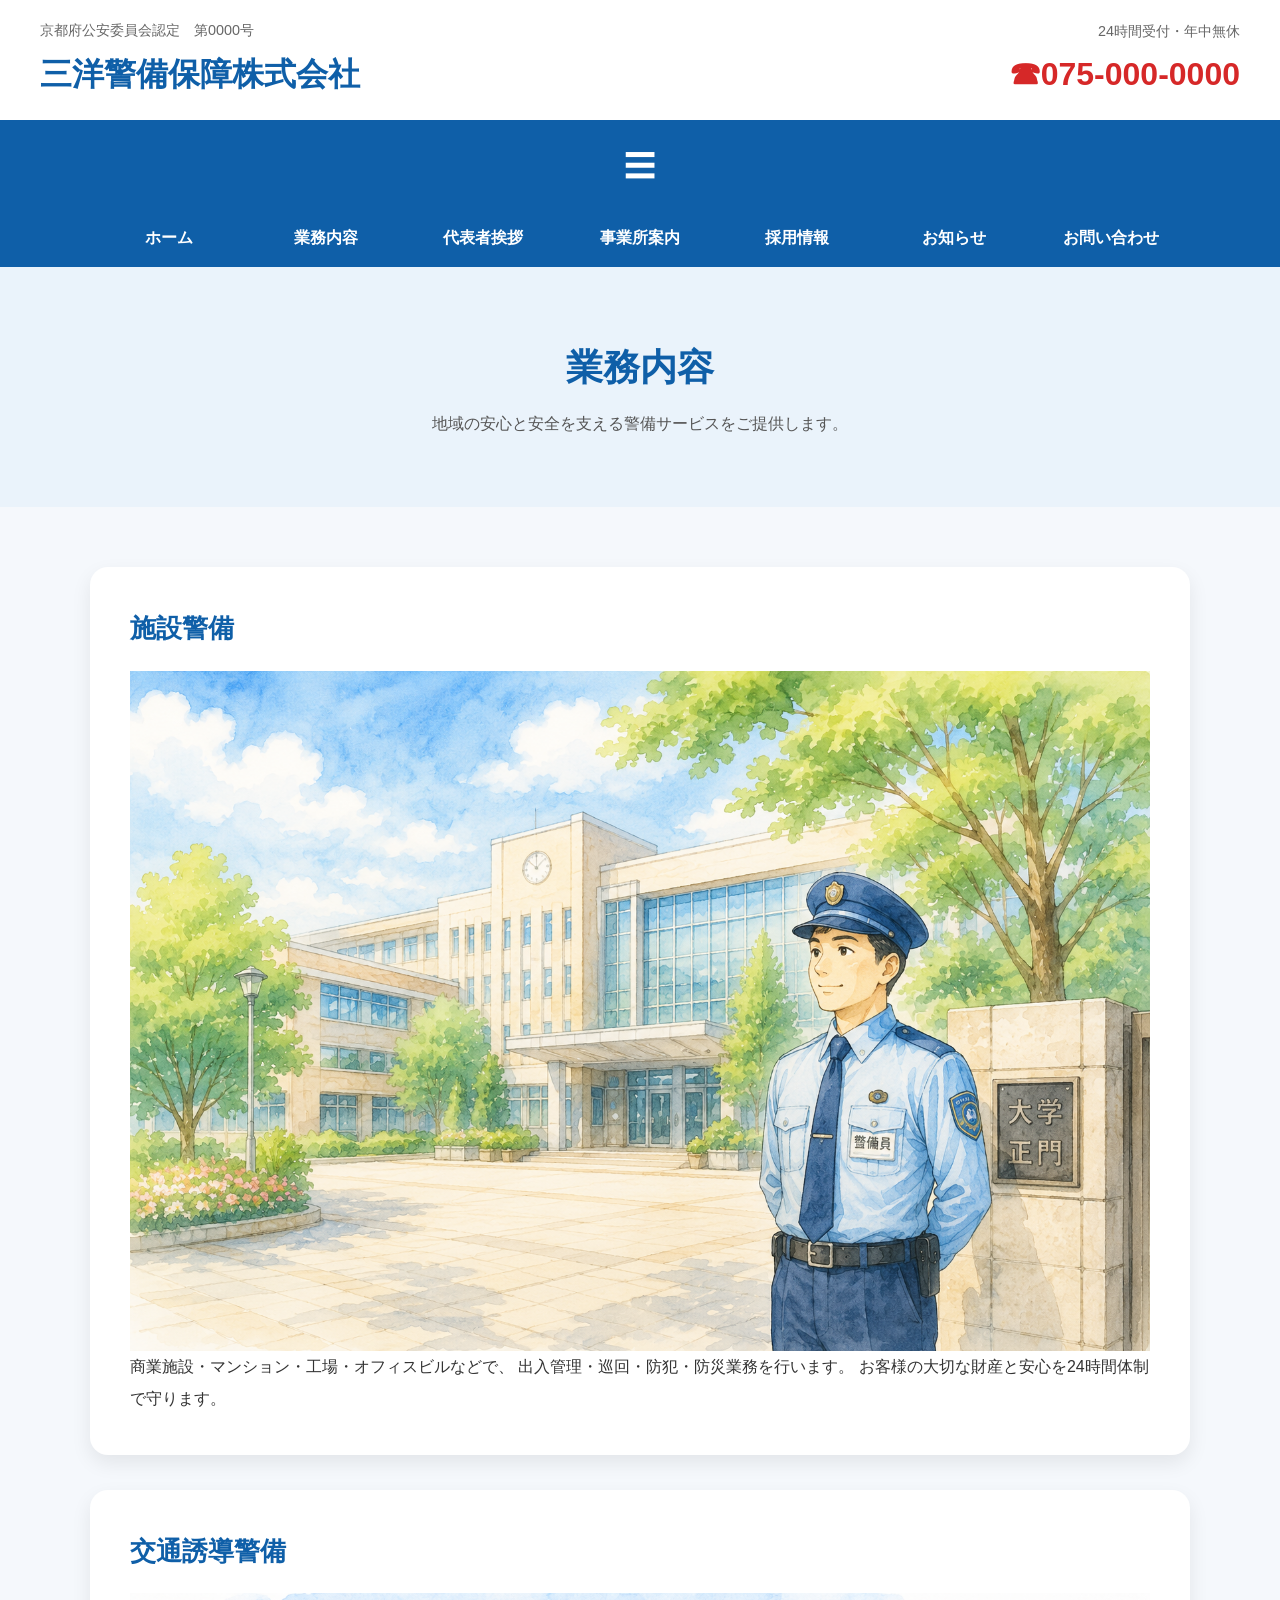
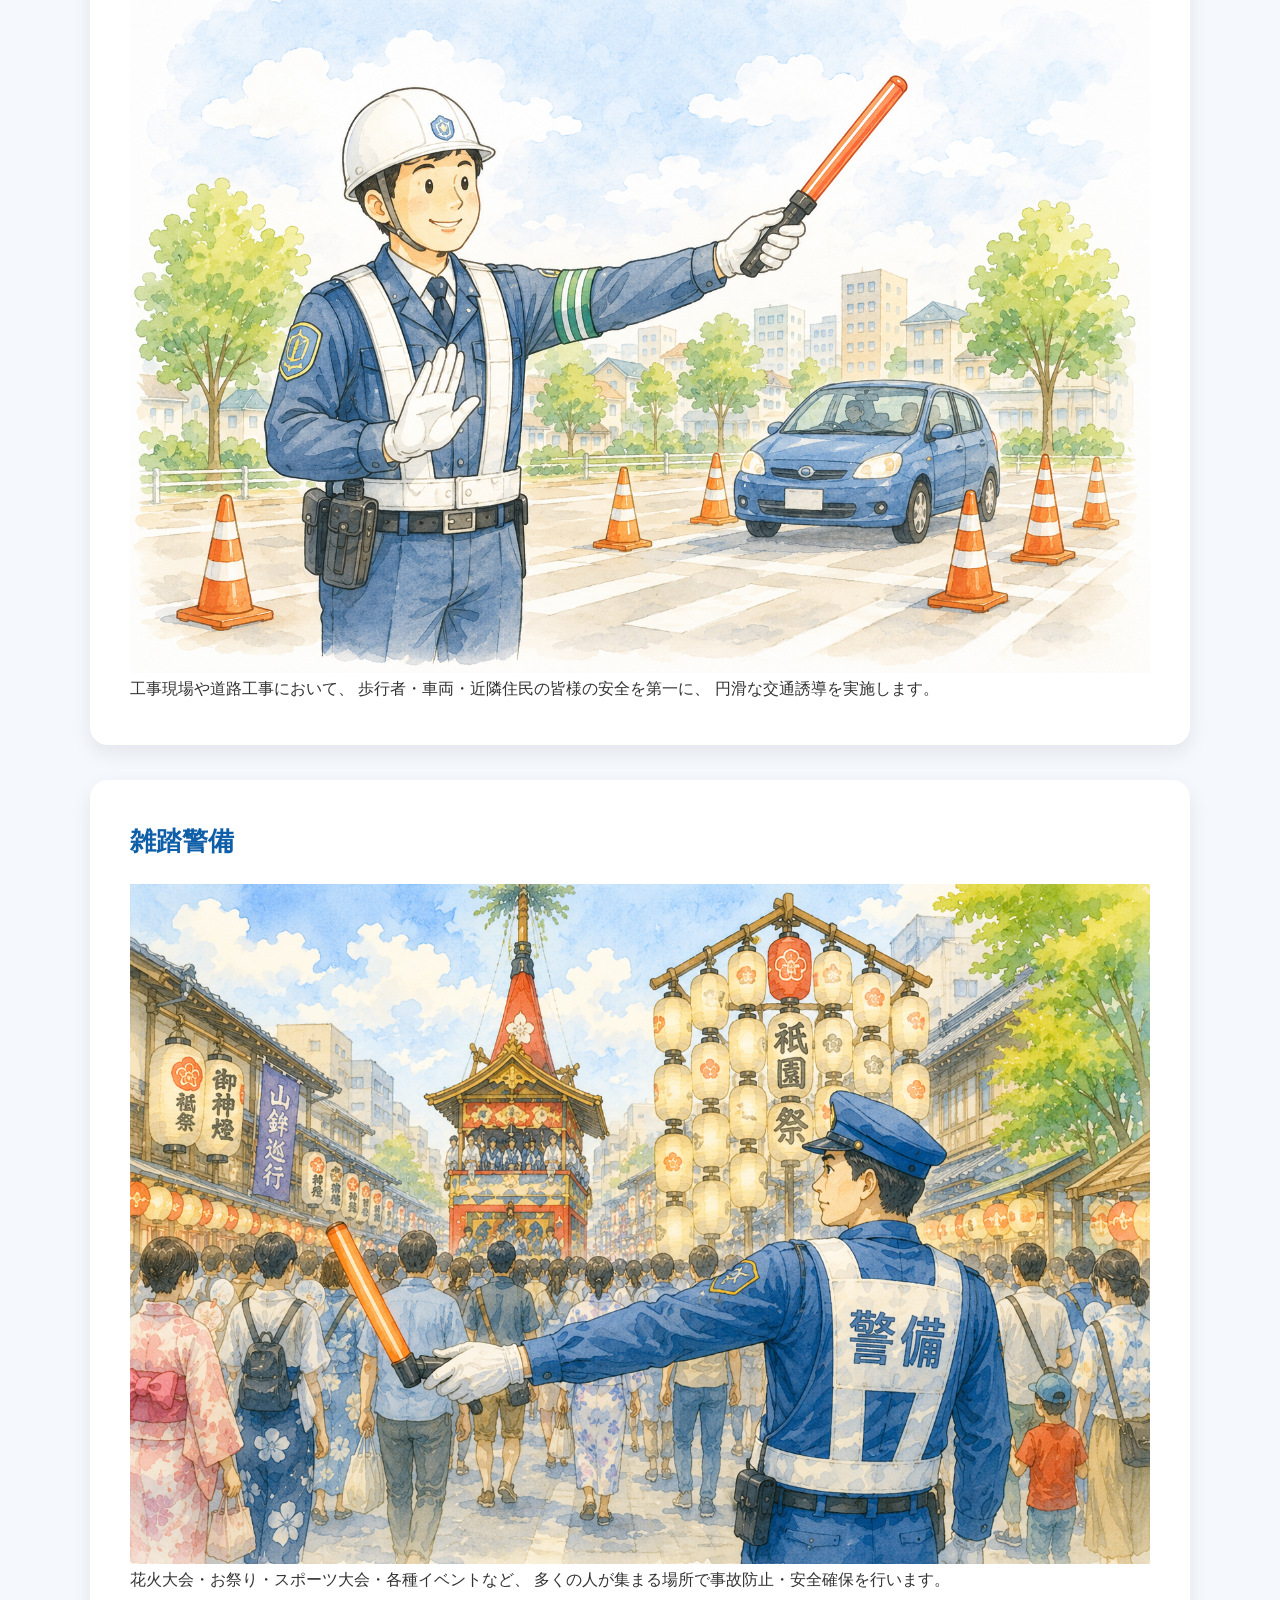
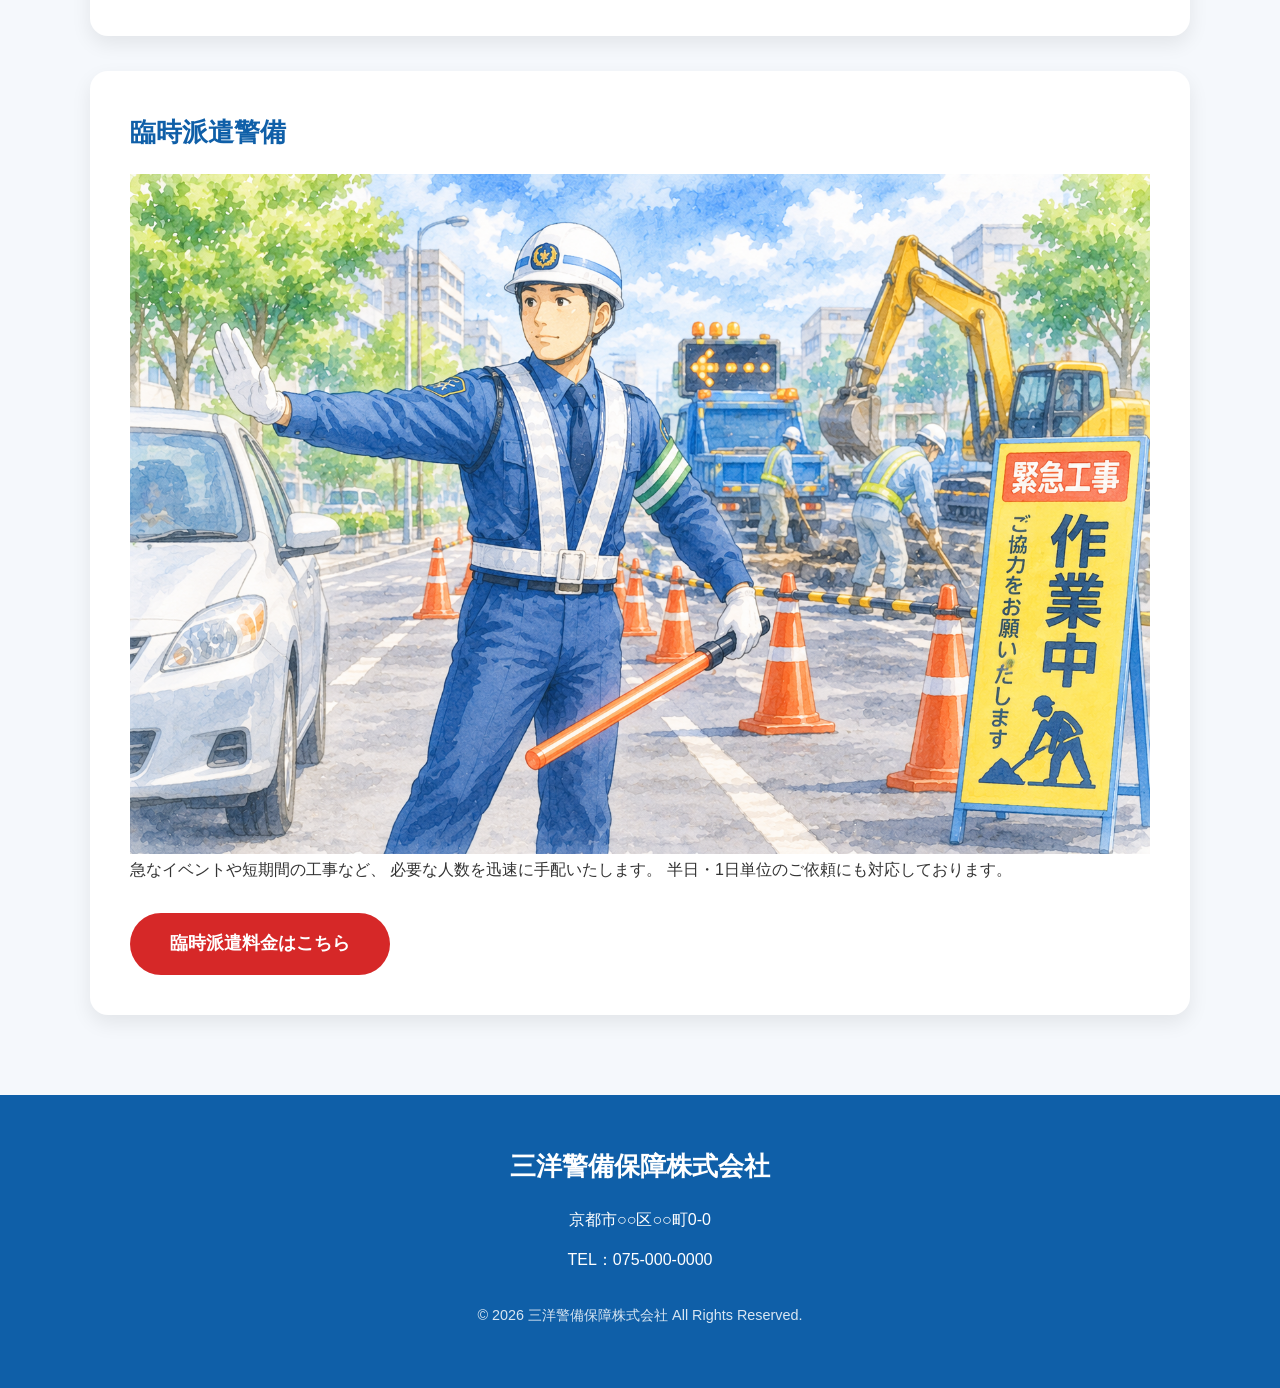
==== business.html @ f116f733 "Initial commit" ====
<!DOCTYPE html>
<html lang="ja">
<head>
    <meta charset="UTF-8">
    <meta name="viewport" content="width=device-width, initial-scale=1.0">

    <title>業務内容｜三洋警備保障株式会社</title>

    <link rel="stylesheet" href="css/style.css">
</head>

<body>

<header>

    <div class="header-inner">

        <div class="logo">
            <p class="license">
                京都府公安委員会認定　第0000号
            </p>

            <h1>三洋警備保障株式会社</h1>
        </div>

        <div class="tel">
            <p>24時間受付・年中無休</p>
            <h2>☎075-000-0000</h2>
        </div>

    </div>

</header>

<nav class="navbar">

    <div class="menu-toggle">☰</div>

    <ul class="nav-menu">
        <li><a href="index.html">ホーム</a></li>
        <li><a href="business.html">業務内容</a></li>
        <li><a href="greeting.html">代表者挨拶</a></li>
        <li><a href="office.html">事業所案内</a></li>
        <li><a href="recruit.html">採用情報</a></li>
        <li><a href="news.html">お知らせ</a></li>
        <li><a href="contact.html">お問い合わせ</a></li>
    </ul>

</nav>

<main>

<section class="page-title">

    <h2>業務内容</h2>

    <p>
        地域の安心と安全を支える警備サービスをご提供します。
    </p>

</section>

<div class="container">

    <div class="content-box">

        <h3>施設警備</h3>

        <img src="images/business/facility.png" alt="施設警備">

        <p>
            商業施設・マンション・工場・オフィスビルなどで、
            出入管理・巡回・防犯・防災業務を行います。
            お客様の大切な財産と安心を24時間体制で守ります。
        </p>

    </div>

    <div class="content-box">

        <h3>交通誘導警備</h3>

        <img src="images/business/traffic.png" alt="交通誘導警備">

        <p>
            工事現場や道路工事において、
            歩行者・車両・近隣住民の皆様の安全を第一に、
            円滑な交通誘導を実施します。
        </p>

    </div>

    <div class="content-box">

        <h3>雑踏警備</h3>

        <img src="images/business/crowd.png" alt="雑踏警備">

        <p>
            花火大会・お祭り・スポーツ大会・各種イベントなど、
            多くの人が集まる場所で事故防止・安全確保を行います。
        </p>

    </div>

    <div class="content-box">

        <h3>臨時派遣警備</h3>

        <img src="images/business/temporary.png" alt="臨時派遣警備">

        <p>
            急なイベントや短期間の工事など、
            必要な人数を迅速に手配いたします。
            半日・1日単位のご依頼にも対応しております。
        </p>

        <br>

        <a href="temporary-price.html" class="contact-button">
            臨時派遣料金はこちら
        </a>

    </div>

</div>

</main>

<footer>

    <div class="footer-inner">

        <h3>三洋警備保障株式会社</h3>

        <p>
            京都市○○区○○町0-0
        </p>

        <p>
            TEL：075-000-0000
        </p>

        <p class="footer-copy">
            © 2026 三洋警備保障株式会社 All Rights Reserved.
        </p>

    </div>

</footer>

<script src="js/script.js"></script>

</body>
</html>
---- css/style.css ----
/*=========================================
  三洋警備保障株式会社
  style.css
=========================================*/

/*-----------------------------------------
  共通設定
-----------------------------------------*/

*{
    margin:0;
    padding:0;
    box-sizing:border-box;
}

html{
    scroll-behavior:smooth;
}

body{
    font-family:"Yu Gothic","Hiragino Kaku Gothic ProN",sans-serif;
    color:#333;
    background:#f5f8fc;

    line-height:1.7;
}

img{
    max-width:100%;
    height:auto;
    display:block;
}

a{
    text-decoration:none;
}

ul{
    list-style:none;
}

/*-----------------------------------------
  ヘッダー
-----------------------------------------*/

header{
    background:#ffffff;
    border-bottom:4px solid #0f5fa8;
    box-shadow:0 2px 8px rgba(0,0,0,.08);
}

.header-inner{
    width:min(1200px,95%);
    margin:auto;
    padding:18px 0;
    display:flex;
    justify-content:space-between;
    align-items:center;
}

.logo h1{
    font-size:2rem;
    color:#0f5fa8;
    margin-top:5px;
}

.license{
    color:#666;
    font-size:.9rem;
}

.tel{
    text-align:right;
}

.tel p{
    color:#666;
    font-size:.9rem;
}

.tel h2{
    margin-top:4px;
    color:#d62828;
    font-size:2rem;
}

/*-----------------------------------------
  ナビゲーション
-----------------------------------------*/

.navbar{
    background:#0f5fa8;
}

.nav-menu{
    width:min(1100px,92%);
    margin:auto;
    display:flex;
    justify-content:center;
    align-items:center;
}

.nav-menu li{
    flex:1;
}

.nav-menu a{
    display:block;
    color:#fff;
    text-align:center;
    padding:16px 10px;
    font-weight:bold;
    transition:.3s;
}

.nav-menu a:hover{
    background:#0b4b86;
}

.menu-toggle{
    display:block;
    color:#fff;
    font-size:2rem;
    text-align:center;
    padding:15px 20px;
    cursor:pointer;
}

/*-----------------------------------------
  Hero
-----------------------------------------*/

.hero{
    position:relative;
    background:url("../images/hero/kyoto.png") center center / cover no-repeat;
    min-height:600px;
    display:flex;
    justify-content:center;
    align-items:center;
    padding:60px 20px;
}

.hero-overlay{
    background:rgba(255,0,0,0.8);
    backdrop-filter:blur(3px);
    padding:30px 40px;
    border-radius:20px;
    text-align:center;
    max-width:600px;
}

.hero-overlay h2{
    font-size:2.5rem;
    color:#123f73;
    margin-bottom:20px;
}

.hero-overlay p{
    font-size:1.2rem;
    line-height:2;
    margin-bottom:30px;
}

.button{
    display:inline-block;
    background:#0f5fa8;
    color:#fff;
    padding:15px 40px;
    border-radius:50px;
    font-weight:bold;
    transition:.3s;
}

.button:hover{
    background:#083d6b;
}

/*-----------------------------------------
  業務内容
-----------------------------------------*/

.business{
    padding:80px 0;
    background:#ffffff;
}

.business h2{
    text-align:center;
    font-size:2.4rem;
    color:#0f5fa8;
    margin-bottom:30px;
}

.business-grid{
    width:min(1100px,95%);
    margin:auto;
    display:grid;
    grid-template-columns:repeat(2,1fr);
    gap:35px;
}

.business-card{
    background:#fff;
    border-radius:20px;
    padding:25px;
    text-align:center;
    box-shadow:0 8px 20px rgba(0,0,0,.08);
    overflow:hidden;
    transition:.3s;
    display:flex;
    flex-direction:column;
    justify-content:space-between;
    min-height:500px;
}

.business-card:hover{
    transform:translateY(-8px);
    box-shadow:0 12px 30px rgba(0,0,0,.18);
}

.business-card img{
    width:100%;
    height:220px;
    object-fit:cover;
    display:block;
    border-radius:15px;
}

.business-card h3{
    margin:20px 0 12px;
    color:#0f5fa8;
    font-size:1.6rem;
}

.business-card p{
    line-height:1.8;
    flex-grow:1;
}

.card-button{
    display:inline-block;
    margin-top:20px;
    background:#ff9800;
    color:white;
    padding:12px 25px;
    border-radius:40px;
    text-decoration:none;
    transition:.3s;
    align-self:center;
}

.card-button:hover{
    background:#ff6f00;
}

/*-----------------------------------------
  フッター
-----------------------------------------*/

footer{
    background:#0f5fa8;
    color:#fff;
    padding:50px 20px;
    margin-top:80px;
}

.footer-inner{
    width:min(1100px,95%);
    margin:auto;
    text-align:center;
}

.footer-inner h3{
    font-size:1.6rem;
    margin-bottom:15px;
}

.footer-inner p{
    line-height:2;
    margin-bottom:8px;
}

.footer-copy{
    margin-top:25px;
    font-size:.9rem;
    color:#d9e6f2;
}

/*-----------------------------------------
  共通ページタイトル
-----------------------------------------*/

.page-title{
    background:#eaf3fb;
    padding:70px 20px;
    text-align:center;
}

.page-title h2{
    color:#0f5fa8;
    font-size:2.3rem;
    margin-bottom:10px;
}

.page-title p{
    color:#555;
}

/*-----------------------------------------
  共通コンテンツ
-----------------------------------------*/

.container{
    width:min(1100px,95%);
    margin:60px auto;
}

.content-box{
    background:#fff;
    border-radius:18px;
    padding:40px;
    box-shadow:0 8px 20px rgba(0,0,0,.08);
    margin-bottom:35px;
}

.content-box h3{
    color:#0f5fa8;
    margin-bottom:20px;
    font-size:1.6rem;
}

.content-box p{
    line-height:2;
}

/*-----------------------------------------
  テーブル
-----------------------------------------*/

table{
    width:100%;
    border-collapse:collapse;
    margin-top:20px;
}

th,
td{
    border:1px solid #ddd;
    padding:15px;
}

th{
    background:#0f5fa8;
    color:#fff;
}

tr:nth-child(even){
    background:#f8f8f8;
}

/*-----------------------------------------
  Googleマップ
-----------------------------------------*/

.map{
    width:100%;
    height:450px;
    border:none;
    border-radius:15px;
}

/*-----------------------------------------
  お問い合わせボタン
-----------------------------------------*/

.contact-button{
    display:inline-block;
    background:#d62828;
    color:#fff;
    padding:16px 40px;
    border-radius:50px;
    font-size:1.1rem;
    font-weight:bold;
    transition:.3s;
}

.contact-button:hover{
    background:#b71c1c;
}

/*-----------------------------------------
  スマホ対応
-----------------------------------------*/

/*=========================================
  スマホ専用デザイン（Step1）
=========================================*/

@media screen and (max-width:768px){

/* ---------- ヘッダー ---------- */

.header-inner{
    flex-direction:column;
    text-align:center;
    padding:15px;
}

.logo h1{
    font-size:2rem;
    line-height:1.3;
}

.license{
    font-size:0.9rem;
}

.tel{
    text-align:center;
    margin-top:10px;
}

.tel h2{
    font-size:2rem;
    color:#0f5fa8;
}

/* ---------- ハンバーガーメニュー ---------- */

.menu-toggle{
    display:block;
    width:100%;
    text-align:center;
    font-size:2rem;
    color:#fff;
    padding:15px 0;
    cursor:pointer;
}

.nav-menu{
    display:none;
    flex-direction:column;
    width:100%;
    background:#0f5fa8;
}

.nav-menu.show{
    display:flex;
}

.nav-menu li{
    width:100%;
}

.nav-menu a{
    padding:18px;
    font-size:1.1rem;
}

/* ---------- トップ画像 ---------- */

.hero{

    min-height:600px;

    padding:40px 15px;

    background-position:center center;

}

/* ---------- 白いボックス ---------- */

.hero-overlay{

    width:88%;

    padding:25px;

    background:rgba(255,255,255,0.25);

    border-radius:20px;

}

/* ---------- タイトル ---------- */

.hero-overlay h2{

    font-size:2.3rem;

    line-height:1.3;

    margin-bottom:20px;

}

/* ---------- 説明 ---------- */

.hero-overlay p{

    font-size:1rem;

    line-height:1.8;

}

/* ---------- ボタン ---------- */

.button{

    width:100%;

    max-width:260px;

    margin:auto;

    display:block;

    text-align:center;

}

/* ---------- 業務カード ---------- */

.business-grid{

    grid-template-columns:1fr;

    gap:25px;

}

.business-card{

    min-height:auto;

    padding:20px;

}

.business-card img{

    width:100%;

    height:auto;

    border-radius:15px;

}

.business-card h3{

    font-size:1.5rem;

}

.business-card p{

    font-size:1rem;

    line-height:1.8;

}

/* ---------- 共通 ---------- */

.page-title{

    padding:45px 20px;

}

.page-title h2{

    font-size:2rem;

}

.content-box{

    padding:25px;

}

.content-box img{

    width:100%;

    height:auto;

}

table{

    display:block;

    overflow-x:auto;

}

.map{

    height:300px;

}

footer{

    padding:40px 20px;

}

}
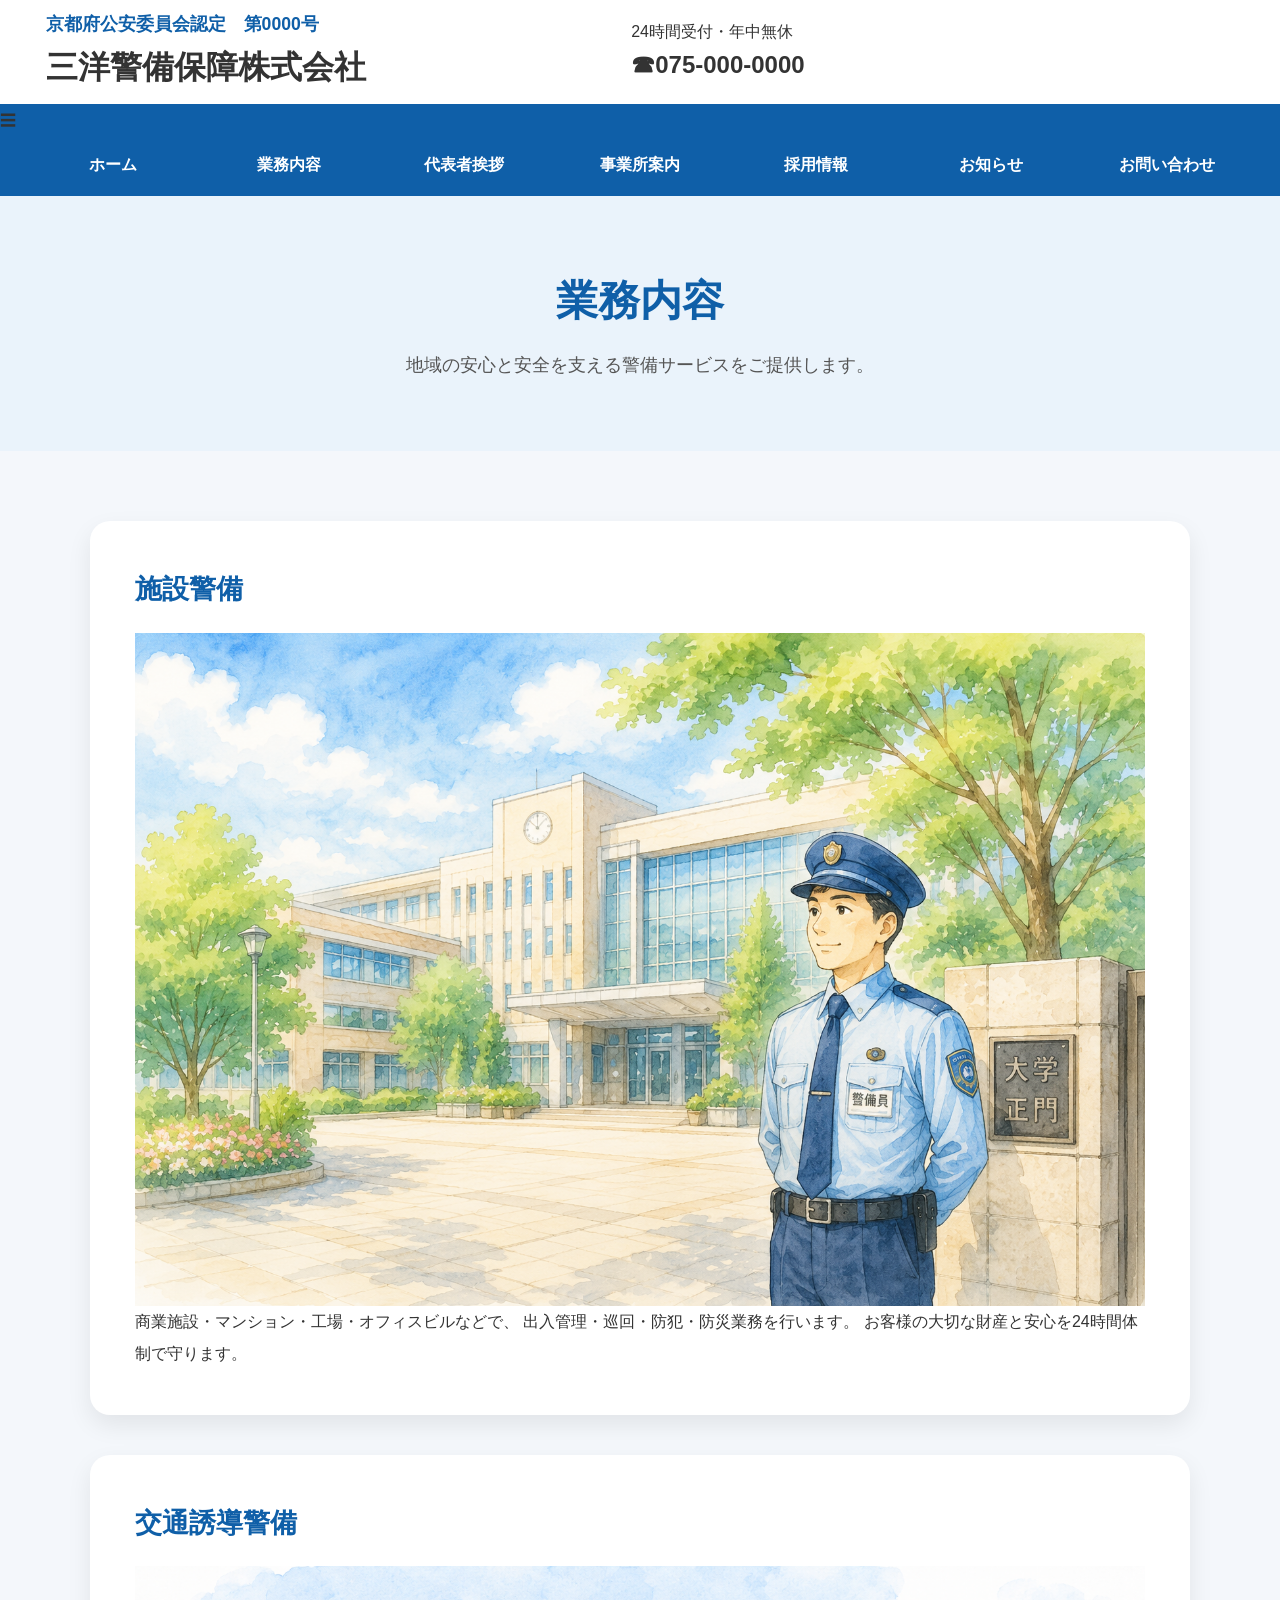
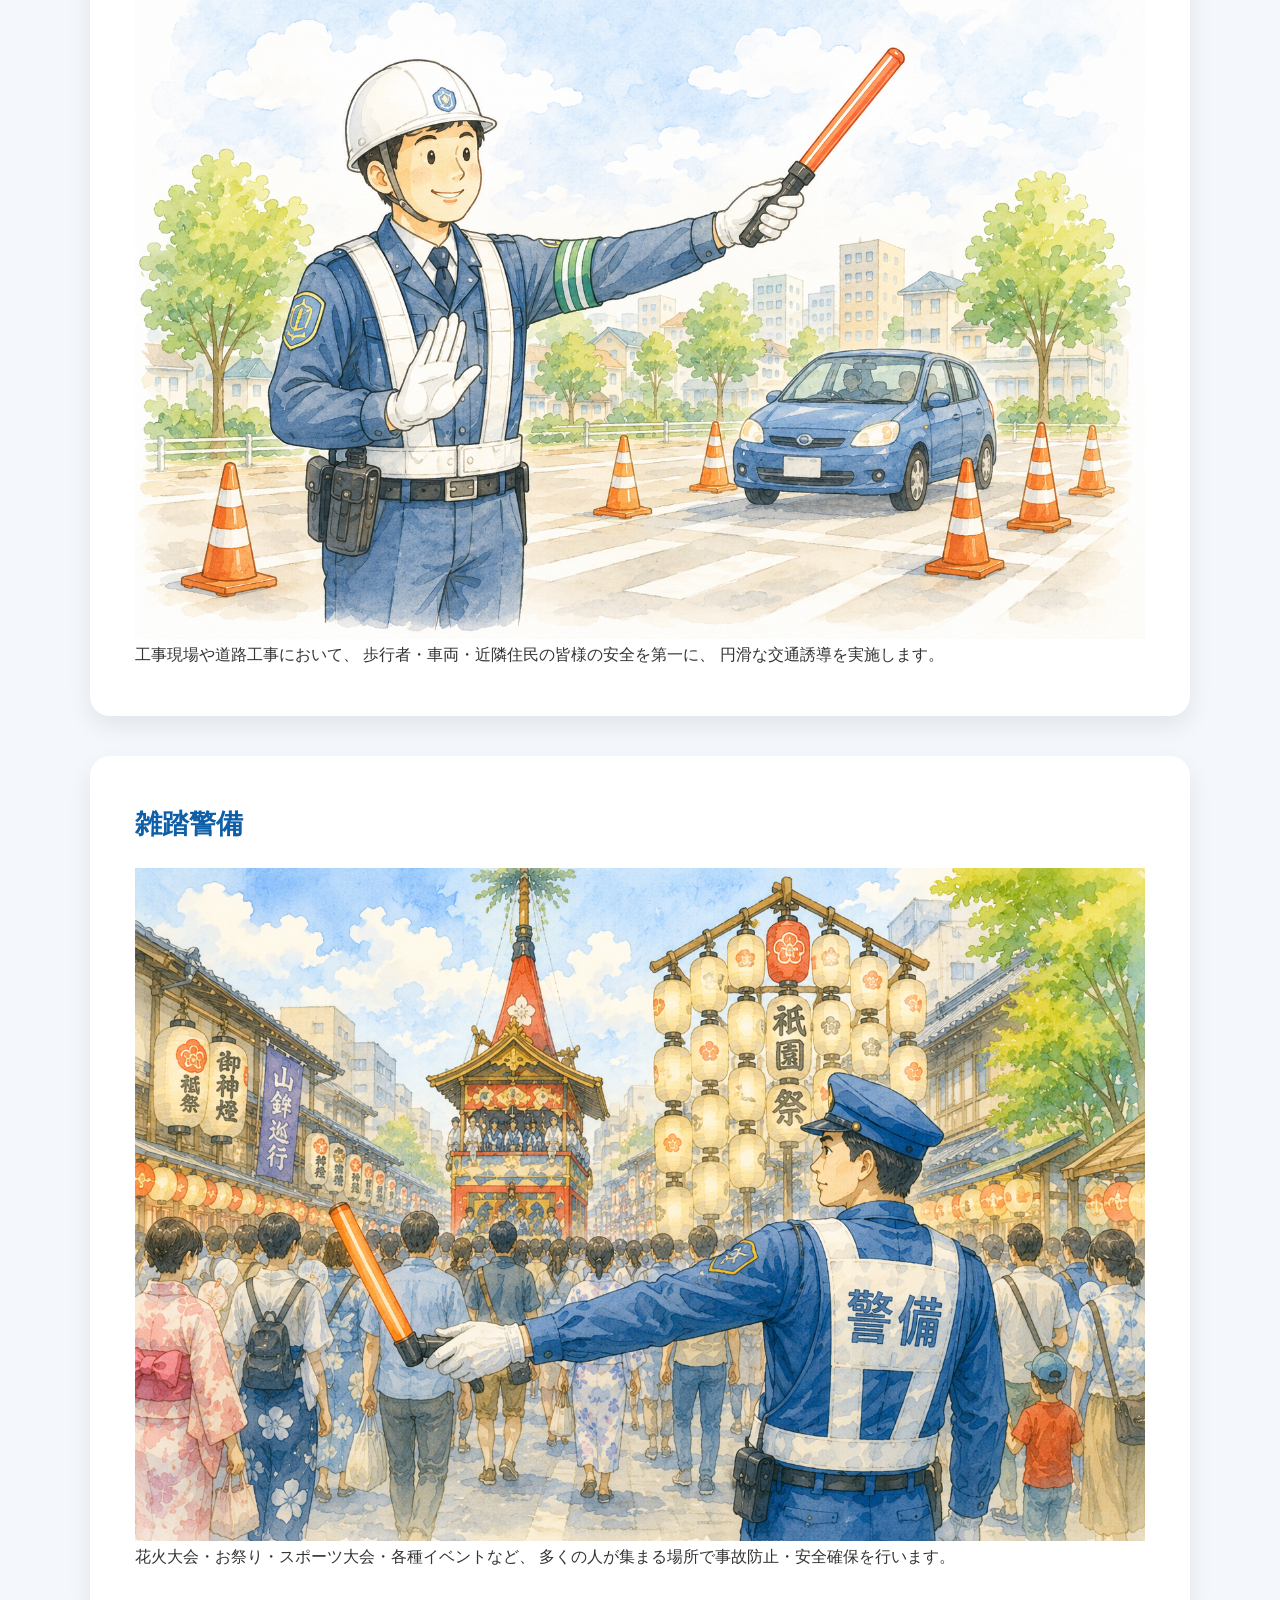
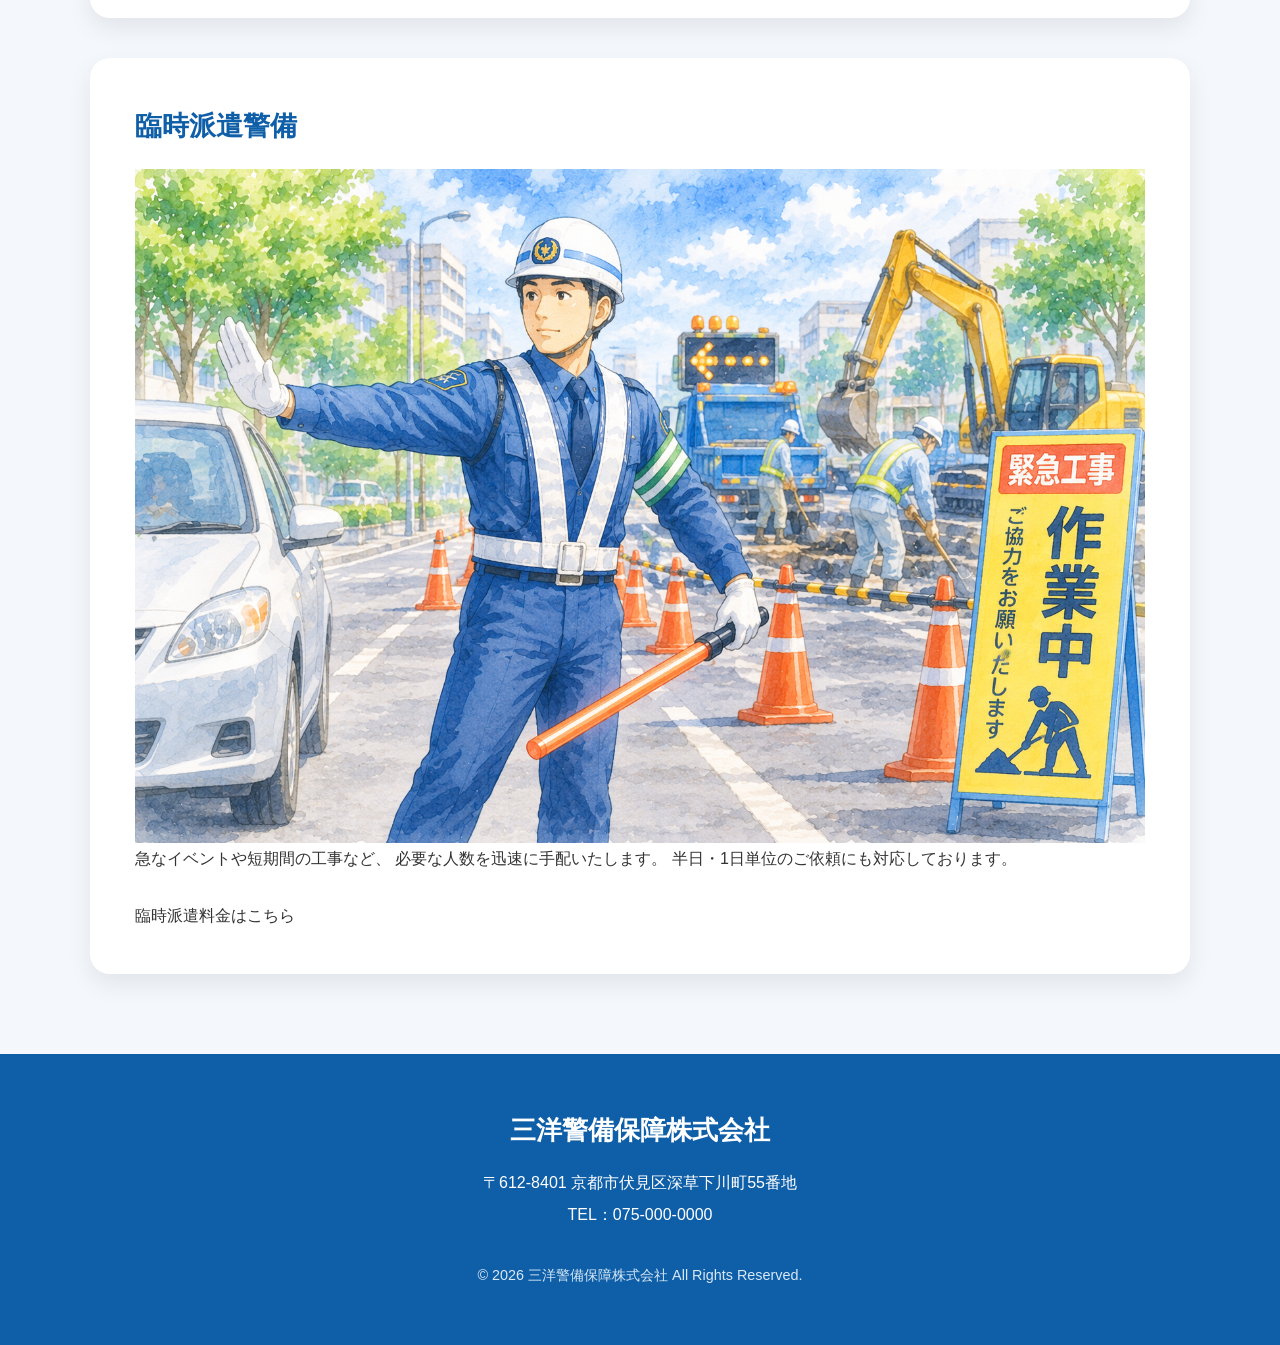
==== commit c4a45046: "業務内容ページの住所修正" ====
--- a/business.html
+++ b/business.html
@@ -134,7 +134,9 @@
         <h3>三洋警備保障株式会社</h3>
 
         <p>
-            京都市○○区○○町0-0
+            <p>
+    〒612-8401 京都市伏見区深草下川町55番地
+</p>
         </p>
 
         <p>
--- a/css/style.css
+++ b/css/style.css
@@ -1,11 +1,12 @@
-/*=========================================
-  三洋警備保障株式会社
-  style.css
-=========================================*/
-
-/*-----------------------------------------
-  共通設定
------------------------------------------*/
+/*==================================================
+ 三洋警備保障株式会社
+ style_v3.css Ver3.0
+==================================================*/
+
+
+/*=========================
+ 共通設定
+=========================*/
 
 *{
     margin:0;
@@ -18,594 +19,863 @@
 }
 
 body{
-    font-family:"Yu Gothic","Hiragino Kaku Gothic ProN",sans-serif;
+
+    font-family:
+    "Yu Gothic",
+    "Hiragino Kaku Gothic ProN",
+    "Meiryo",
+    sans-serif;
+
     color:#333;
-    background:#f5f8fc;
+
+    background:#f4f7fb;
 
     line-height:1.7;
+
 }
 
 img{
+
+    display:block;
+
     max-width:100%;
+
+}
+
+a{
+
+    text-decoration:none;
+
+    color:inherit;
+
+}
+
+ul{
+
+    list-style:none;
+
+}
+
+
+/*=========================
+ Header
+=========================*/
+
+header{
+
+    background:#ffffff;
+
+    border-bottom:3px solid #0f5fa8;
+
+    box-shadow:0 2px 10px rgba(0,0,0,.08);
+
+}
+
+
+.header-inner{
+
+    width:min(1300px,96%);
+
+    margin:auto;
+
+    padding:10px 20px;
+
+    display:grid;
+
+    grid-template-columns:1.4fr auto 1fr;
+
+    align-items:center;
+
+    column-gap:40px;
+
+}
+
+
+/*------------------
+ 左側
+-------------------*/
+
+.header-left{
+
+    display:flex;
+
+    flex-direction:column;
+
+    justify-content:center;
+
+}
+
+
+.license-row{
+
+    display:flex;
+
+    align-items:center;
+
+    gap:10px;
+
+    margin-bottom:5px;
+
+}
+
+.police-mark{
+
+    width:60px;
+
+}
+
+.license{
+
+    color:#0f5fa8;
+
+    font-size:1.1rem;
+
+    font-weight:700;
+
+}
+
+.header-left h1{
+
+    color:#0f5fa8;
+
+    font-size:2.5rem;
+
+    line-height:1.15;
+
+}
+
+.english-name{
+
+    margin-top:3px;
+
+    color:#0f5fa8;
+
+    font-size:1rem;
+
+    font-weight:600;
+
+}
+
+
+/*------------------
+ 中央
+-------------------*/
+
+.header-center{
+
+    display:flex;
+
+    justify-content:center;
+
+    align-items:center;
+
+}
+
+.company-logo{
+
+    width:360px;
+
     height:auto;
+
+}
+
+/*------------------
+右側
+-------------------*/
+
+.header-right{
+
+    display:flex;
+
+    flex-direction:column;
+
+    align-items:flex-end;
+
+    justify-content:center;
+
+}
+
+.tel-number{
+
+    color:#d62828;
+
+    font-size:2.3rem;
+
+    font-weight:bold;
+
+    line-height:1.1;
+
+}
+
+.tel-info{
+
+    margin-top:3px;
+
+    color:#666;
+
+    font-size:.95rem;
+
+    font-weight:600;
+
+}
+
+
+/*=========================
+ Navigation
+=========================*/
+
+.navbar{
+
+    background:#0f5fa8;
+
+}
+
+.nav-menu{
+
+    width:min(1300px,96%);
+
+    margin:auto;
+
+    display:flex;
+
+    justify-content:center;
+
+    align-items:center;
+
+}
+
+.nav-menu li{
+
+    flex:1;
+
+}
+
+.nav-menu a{
+
     display:block;
-}
-
-a{
-    text-decoration:none;
-}
-
-ul{
-    list-style:none;
-}
-
-/*-----------------------------------------
-  ヘッダー
------------------------------------------*/
-
-header{
+
+    color:#fff;
+
+    text-align:center;
+
+    padding:17px 8px;
+
+    font-size:1rem;
+
+    font-weight:bold;
+
+    transition:.3s;
+
+}
+
+.nav-menu a:hover{
+
+    background:#0a4a86;
+
+}
+
+
+/*=========================
+ Hero
+=========================*/
+
+.hero{
+
+    position:relative;
+
+    min-height:640px;
+
+    background:
+
+    url("../images/hero/kyoto-pc.png")
+
+    center center /
+
+    cover
+
+    no-repeat;
+
+    display:flex;
+
+    justify-content:center;
+
+    align-items:center;
+
+    padding:70px 20px;
+
+}
+
+.hero-overlay{
+
+    width:min(760px,90%);
+
+    background:rgba(255,255,255,.78);
+
+    backdrop-filter:blur(8px);
+
+    border-radius:25px;
+
+    padding:50px;
+
+    text-align:center;
+
+    box-shadow:0 15px 35px rgba(0,0,0,.18);
+
+}
+
+.hero-overlay h2{
+
+    color:#0f5fa8;
+
+    font-size:3rem;
+
+    margin-bottom:25px;
+
+}
+
+.hero-overlay p{
+
+    font-size:1.25rem;
+
+    line-height:2;
+
+    margin-bottom:35px;
+
+}
+
+.button{
+
+    display:inline-block;
+
+    background:#d62828;
+
+    color:#fff;
+
+    padding:18px 48px;
+
+    border-radius:50px;
+
+    font-weight:bold;
+
+    font-size:1.1rem;
+
+    transition:.3s;
+
+}
+
+.button:hover{
+
+    background:#b71c1c;
+
+}
+
+/*=========================
+ 業務内容
+=========================*/
+
+.business{
+
     background:#ffffff;
-    border-bottom:4px solid #0f5fa8;
-    box-shadow:0 2px 8px rgba(0,0,0,.08);
-}
+
+    padding:90px 20px;
+
+}
+
+.business h2{
+
+    text-align:center;
+
+    color:#0f5fa8;
+
+    font-size:2.6rem;
+
+    margin-bottom:60px;
+
+}
+
+.business-grid{
+
+    width:min(1200px,95%);
+
+    margin:auto;
+
+    display:grid;
+
+    grid-template-columns:repeat(2,1fr);
+
+    gap:40px;
+
+}
+
+.business-card{
+
+    background:#fff;
+
+    border-radius:22px;
+
+    overflow:hidden;
+
+    box-shadow:0 10px 25px rgba(0,0,0,.10);
+
+    transition:.35s;
+
+}
+
+.business-card:hover{
+
+    transform:translateY(-10px);
+
+    box-shadow:0 20px 45px rgba(0,0,0,.18);
+
+}
+
+.business-card img{
+
+    width:100%;
+
+    height:250px;
+
+    object-fit:cover;
+
+}
+
+.business-card h3{
+
+    text-align:center;
+
+    color:#0f5fa8;
+
+    font-size:1.8rem;
+
+    margin:25px 20px 15px;
+
+}
+
+.business-card p{
+
+    padding:0 25px 25px;
+
+    line-height:1.9;
+
+    text-align:center;
+
+}
+
+.card-button{
+
+    display:block;
+
+    width:220px;
+
+    margin:0 auto 30px;
+
+    padding:15px;
+
+    text-align:center;
+
+    background:#ff9800;
+
+    color:#fff;
+
+    font-weight:bold;
+
+    border-radius:40px;
+
+    transition:.3s;
+
+}
+
+.card-button:hover{
+
+    background:#e67e00;
+
+    transform:translateY(-2px);
+
+}
+
+/*=========================
+ 共通ページ
+=========================*/
+
+.page-title{
+
+    background:#eaf3fb;
+
+    padding:70px 20px;
+
+    text-align:center;
+
+}
+
+.page-title h2{
+
+    color:#0f5fa8;
+
+    font-size:2.6rem;
+
+    margin-bottom:15px;
+
+}
+
+.page-title p{
+
+    color:#555;
+
+    font-size:1.1rem;
+
+}
+
+.container{
+
+    width:min(1100px,95%);
+
+    margin:70px auto;
+
+}
+
+.content-box{
+
+    background:#fff;
+
+    border-radius:20px;
+
+    padding:45px;
+
+    margin-bottom:40px;
+
+    box-shadow:0 10px 25px rgba(0,0,0,.08);
+
+}
+
+.content-box h3{
+
+    color:#0f5fa8;
+
+    font-size:1.7rem;
+
+    margin-bottom:20px;
+
+}
+
+.content-box p{
+
+    line-height:2;
+
+}
+
+/*=========================
+ テーブル
+=========================*/
+
+table{
+
+    width:100%;
+
+    border-collapse:collapse;
+
+    margin-top:20px;
+
+}
+
+th{
+
+    background:#0f5fa8;
+
+    color:#fff;
+
+    padding:16px;
+
+}
+
+td{
+
+    padding:16px;
+
+    border:1px solid #ddd;
+
+}
+
+tr:nth-child(even){
+
+    background:#f7fbff;
+
+}
+
+/*=========================
+ Google Map
+=========================*/
+
+.map{
+
+    width:100%;
+
+    height:450px;
+
+    border:0;
+
+    border-radius:15px;
+
+}
+
+/*=========================
+ Footer
+=========================*/
+
+footer{
+
+    background:#0f5fa8;
+
+    color:#fff;
+
+    margin-top:80px;
+
+    padding:55px 20px;
+
+}
+
+.footer-inner{
+
+    width:min(1100px,95%);
+
+    margin:auto;
+
+    text-align:center;
+
+}
+
+.footer-inner h3{
+
+    font-size:1.6rem;
+
+    margin-bottom:15px;
+
+}
+
+.footer-inner p{
+
+    line-height:2;
+
+}
+
+.footer-copy{
+
+    margin-top:30px;
+
+    color:#d7e8f6;
+
+    font-size:.9rem;
+
+}
+
+/*=========================================
+ スマホ対応（768px以下）
+=========================================*/
+
+@media screen and (max-width:768px){
+
+/* Header */
 
 .header-inner{
-    width:min(1200px,95%);
-    margin:auto;
-    padding:18px 0;
-    display:flex;
-    justify-content:space-between;
+
+    grid-template-columns:1fr;
+
+    row-gap:18px;
+
+    text-align:center;
+
+    padding:15px;
+
+}
+
+.header-left{
+
     align-items:center;
-}
-
-.logo h1{
+
+}
+
+.license-row{
+
+    justify-content:center;
+
+}
+
+.police-mark{
+
+    width:48px;
+
+}
+
+.header-left h1{
+
+    font-size:1.9rem;
+
+}
+
+.english-name{
+
+    font-size:.9rem;
+
+}
+
+.header-center{
+
+    order:2;
+
+}
+
+.company-logo{
+
+    width:240px;
+
+}
+
+.header-right{
+
+    align-items:center;
+
+    order:3;
+
+}
+
+.tel-number{
+
     font-size:2rem;
-    color:#0f5fa8;
-    margin-top:5px;
-}
-
-.license{
-    color:#666;
+
+}
+
+.tel-info{
+
     font-size:.9rem;
-}
-
-.tel{
-    text-align:right;
-}
-
-.tel p{
-    color:#666;
-    font-size:.9rem;
-}
-
-.tel h2{
-    margin-top:4px;
-    color:#d62828;
+
+}
+
+/* Navigation */
+
+.nav-menu{
+
+    flex-direction:column;
+
+}
+
+.nav-menu li{
+
+    width:100%;
+
+}
+
+.nav-menu a{
+
+    border-top:1px solid rgba(255,255,255,.2);
+
+}
+
+/* Hero */
+
+.hero{
+
+    min-height:480px;
+
+    background:
+
+    url("../images/hero/kyoto-sp.png")
+
+    center center/
+
+    cover
+
+    no-repeat;
+
+    padding:40px 15px;
+
+}
+
+.hero-overlay{
+
+    width:95%;
+
+    padding:30px 20px;
+
+}
+
+.hero-overlay h2{
+
     font-size:2rem;
-}
-
-/*-----------------------------------------
-  ナビゲーション
------------------------------------------*/
-
-.navbar{
-    background:#0f5fa8;
-}
-
-.nav-menu{
-    width:min(1100px,92%);
-    margin:auto;
-    display:flex;
-    justify-content:center;
-    align-items:center;
-}
-
-.nav-menu li{
-    flex:1;
-}
-
-.nav-menu a{
+
+}
+
+.hero-overlay p{
+
+    font-size:1rem;
+
+    line-height:1.8;
+
+}
+
+.button{
+
+    width:100%;
+
+    padding:16px;
+
+}
+
+/* Business */
+
+.business{
+
+    padding:60px 15px;
+
+}
+
+.business-grid{
+
+    grid-template-columns:1fr;
+
+}
+
+.business-card img{
+
+    height:auto;
+
+}
+
+/* Common */
+
+.page-title{
+
+    padding:45px 20px;
+
+}
+
+.page-title h2{
+
+    font-size:2rem;
+
+}
+
+.content-box{
+
+    padding:25px;
+
+}
+
+table{
+
     display:block;
-    color:#fff;
-    text-align:center;
-    padding:16px 10px;
-    font-weight:bold;
-    transition:.3s;
-}
-
-.nav-menu a:hover{
-    background:#0b4b86;
-}
-
-.menu-toggle{
-    display:block;
-    color:#fff;
-    font-size:2rem;
-    text-align:center;
-    padding:15px 20px;
-    cursor:pointer;
-}
-
-/*-----------------------------------------
-  Hero
------------------------------------------*/
-
-.hero{
-    position:relative;
-    background:url("../images/hero/kyoto.png") center center / cover no-repeat;
-    min-height:600px;
-    display:flex;
-    justify-content:center;
-    align-items:center;
-    padding:60px 20px;
-}
-
-.hero-overlay{
-    background:rgba(255,0,0,0.8);
-    backdrop-filter:blur(3px);
-    padding:30px 40px;
-    border-radius:20px;
-    text-align:center;
-    max-width:600px;
-}
-
-.hero-overlay h2{
-    font-size:2.5rem;
-    color:#123f73;
-    margin-bottom:20px;
-}
-
-.hero-overlay p{
-    font-size:1.2rem;
-    line-height:2;
-    margin-bottom:30px;
-}
-
-.button{
-    display:inline-block;
-    background:#0f5fa8;
-    color:#fff;
-    padding:15px 40px;
-    border-radius:50px;
-    font-weight:bold;
-    transition:.3s;
-}
-
-.button:hover{
-    background:#083d6b;
-}
-
-/*-----------------------------------------
-  業務内容
------------------------------------------*/
-
-.business{
-    padding:80px 0;
-    background:#ffffff;
-}
-
-.business h2{
-    text-align:center;
-    font-size:2.4rem;
-    color:#0f5fa8;
-    margin-bottom:30px;
-}
-
-.business-grid{
-    width:min(1100px,95%);
-    margin:auto;
-    display:grid;
-    grid-template-columns:repeat(2,1fr);
-    gap:35px;
-}
-
-.business-card{
-    background:#fff;
-    border-radius:20px;
-    padding:25px;
-    text-align:center;
-    box-shadow:0 8px 20px rgba(0,0,0,.08);
-    overflow:hidden;
-    transition:.3s;
-    display:flex;
-    flex-direction:column;
-    justify-content:space-between;
-    min-height:500px;
-}
-
-.business-card:hover{
-    transform:translateY(-8px);
-    box-shadow:0 12px 30px rgba(0,0,0,.18);
-}
-
-.business-card img{
-    width:100%;
-    height:220px;
-    object-fit:cover;
-    display:block;
-    border-radius:15px;
-}
-
-.business-card h3{
-    margin:20px 0 12px;
-    color:#0f5fa8;
-    font-size:1.6rem;
-}
-
-.business-card p{
-    line-height:1.8;
-    flex-grow:1;
-}
-
-.card-button{
-    display:inline-block;
-    margin-top:20px;
-    background:#ff9800;
-    color:white;
-    padding:12px 25px;
-    border-radius:40px;
-    text-decoration:none;
-    transition:.3s;
-    align-self:center;
-}
-
-.card-button:hover{
-    background:#ff6f00;
-}
-
-/*-----------------------------------------
-  フッター
------------------------------------------*/
+
+    overflow-x:auto;
+
+}
+
+.map{
+
+    height:300px;
+
+}
+
+/* Footer */
 
 footer{
-    background:#0f5fa8;
-    color:#fff;
-    padding:50px 20px;
-    margin-top:80px;
-}
-
-.footer-inner{
-    width:min(1100px,95%);
-    margin:auto;
-    text-align:center;
-}
-
-.footer-inner h3{
-    font-size:1.6rem;
-    margin-bottom:15px;
-}
-
-.footer-inner p{
-    line-height:2;
-    margin-bottom:8px;
-}
-
-.footer-copy{
-    margin-top:25px;
-    font-size:.9rem;
-    color:#d9e6f2;
-}
-
-/*-----------------------------------------
-  共通ページタイトル
------------------------------------------*/
-
-.page-title{
-    background:#eaf3fb;
-    padding:70px 20px;
-    text-align:center;
-}
-
-.page-title h2{
-    color:#0f5fa8;
-    font-size:2.3rem;
-    margin-bottom:10px;
-}
-
-.page-title p{
-    color:#555;
-}
-
-/*-----------------------------------------
-  共通コンテンツ
------------------------------------------*/
-
-.container{
-    width:min(1100px,95%);
-    margin:60px auto;
-}
-
-.content-box{
-    background:#fff;
-    border-radius:18px;
-    padding:40px;
-    box-shadow:0 8px 20px rgba(0,0,0,.08);
-    margin-bottom:35px;
-}
-
-.content-box h3{
-    color:#0f5fa8;
-    margin-bottom:20px;
-    font-size:1.6rem;
-}
-
-.content-box p{
-    line-height:2;
-}
-
-/*-----------------------------------------
-  テーブル
------------------------------------------*/
-
-table{
-    width:100%;
-    border-collapse:collapse;
-    margin-top:20px;
-}
-
-th,
-td{
-    border:1px solid #ddd;
-    padding:15px;
-}
-
-th{
-    background:#0f5fa8;
-    color:#fff;
-}
-
-tr:nth-child(even){
-    background:#f8f8f8;
-}
-
-/*-----------------------------------------
-  Googleマップ
------------------------------------------*/
-
-.map{
-    width:100%;
-    height:450px;
-    border:none;
-    border-radius:15px;
-}
-
-/*-----------------------------------------
-  お問い合わせボタン
------------------------------------------*/
-
-.contact-button{
-    display:inline-block;
-    background:#d62828;
-    color:#fff;
-    padding:16px 40px;
-    border-radius:50px;
-    font-size:1.1rem;
-    font-weight:bold;
-    transition:.3s;
-}
-
-.contact-button:hover{
-    background:#b71c1c;
-}
-
-/*-----------------------------------------
-  スマホ対応
------------------------------------------*/
-
-/*=========================================
-  スマホ専用デザイン（Step1）
-=========================================*/
-
-@media screen and (max-width:768px){
-
-/* ---------- ヘッダー ---------- */
-
-.header-inner{
-    flex-direction:column;
-    text-align:center;
-    padding:15px;
-}
-
-.logo h1{
-    font-size:2rem;
-    line-height:1.3;
-}
-
-.license{
-    font-size:0.9rem;
-}
-
-.tel{
-    text-align:center;
-    margin-top:10px;
-}
-
-.tel h2{
-    font-size:2rem;
-    color:#0f5fa8;
-}
-
-/* ---------- ハンバーガーメニュー ---------- */
-
-.menu-toggle{
-    display:block;
-    width:100%;
-    text-align:center;
-    font-size:2rem;
-    color:#fff;
-    padding:15px 0;
-    cursor:pointer;
-}
-
-.nav-menu{
-    display:none;
-    flex-direction:column;
-    width:100%;
-    background:#0f5fa8;
-}
-
-.nav-menu.show{
-    display:flex;
-}
-
-.nav-menu li{
-    width:100%;
-}
-
-.nav-menu a{
-    padding:18px;
-    font-size:1.1rem;
-}
-
-/* ---------- トップ画像 ---------- */
-
-.hero{
-
-    min-height:600px;
-
-    padding:40px 15px;
-
-    background-position:center center;
-
-}
-
-/* ---------- 白いボックス ---------- */
-
-.hero-overlay{
-
-    width:88%;
-
-    padding:25px;
-
-    background:rgba(255,255,255,0.25);
-
-    border-radius:20px;
-
-}
-
-/* ---------- タイトル ---------- */
-
-.hero-overlay h2{
-
-    font-size:2.3rem;
-
-    line-height:1.3;
-
-    margin-bottom:20px;
-
-}
-
-/* ---------- 説明 ---------- */
-
-.hero-overlay p{
-
-    font-size:1rem;
-
-    line-height:1.8;
-
-}
-
-/* ---------- ボタン ---------- */
-
-.button{
-
-    width:100%;
-
-    max-width:260px;
-
-    margin:auto;
-
-    display:block;
-
-    text-align:center;
-
-}
-
-/* ---------- 業務カード ---------- */
-
-.business-grid{
-
-    grid-template-columns:1fr;
-
-    gap:25px;
-
-}
-
-.business-card{
-
-    min-height:auto;
-
-    padding:20px;
-
-}
-
-.business-card img{
-
-    width:100%;
-
-    height:auto;
-
-    border-radius:15px;
-
-}
-
-.business-card h3{
-
-    font-size:1.5rem;
-
-}
-
-.business-card p{
-
-    font-size:1rem;
-
-    line-height:1.8;
-
-}
-
-/* ---------- 共通 ---------- */
-
-.page-title{
-
-    padding:45px 20px;
-
-}
-
-.page-title h2{
-
-    font-size:2rem;
-
-}
-
-.content-box{
-
-    padding:25px;
-
-}
-
-.content-box img{
-
-    width:100%;
-
-    height:auto;
-
-}
-
-table{
-
-    display:block;
-
-    overflow-x:auto;
-
-}
-
-.map{
-
-    height:300px;
-
-}
-
-footer{
 
     padding:40px 20px;
 
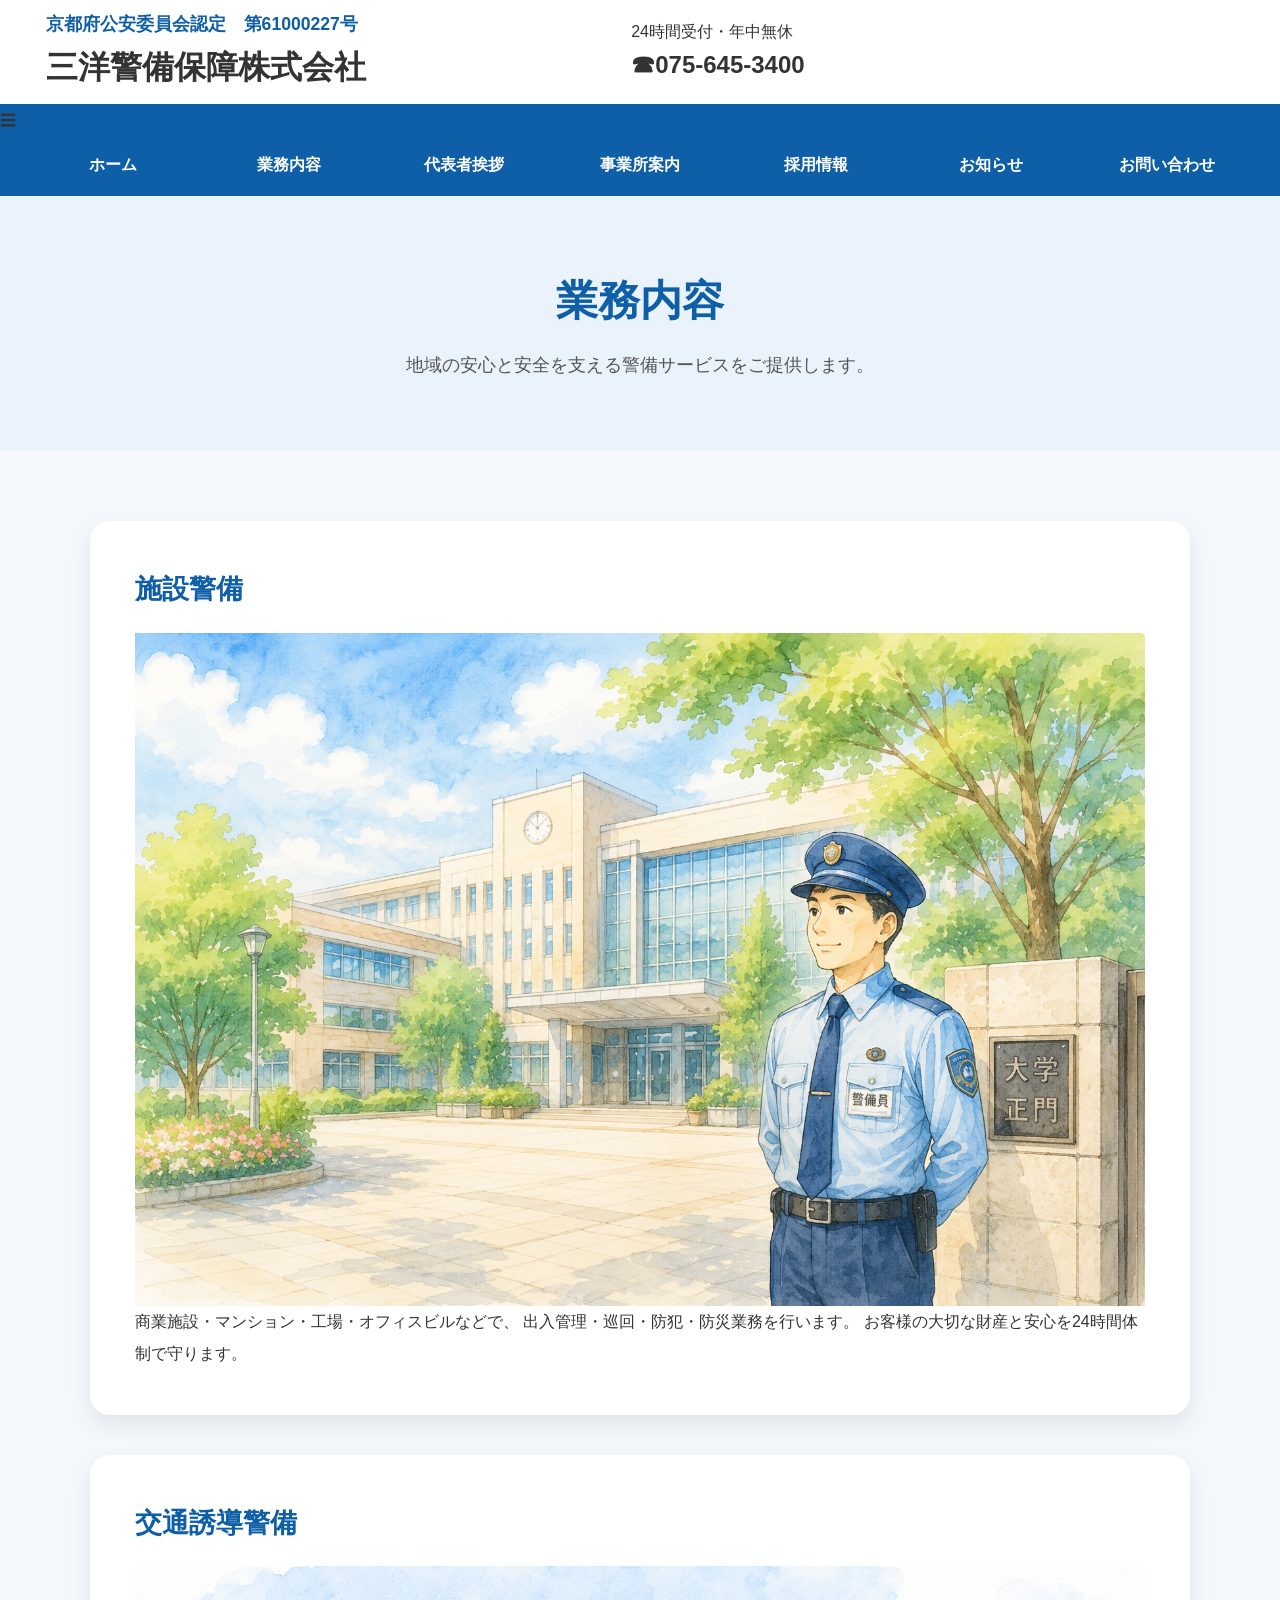
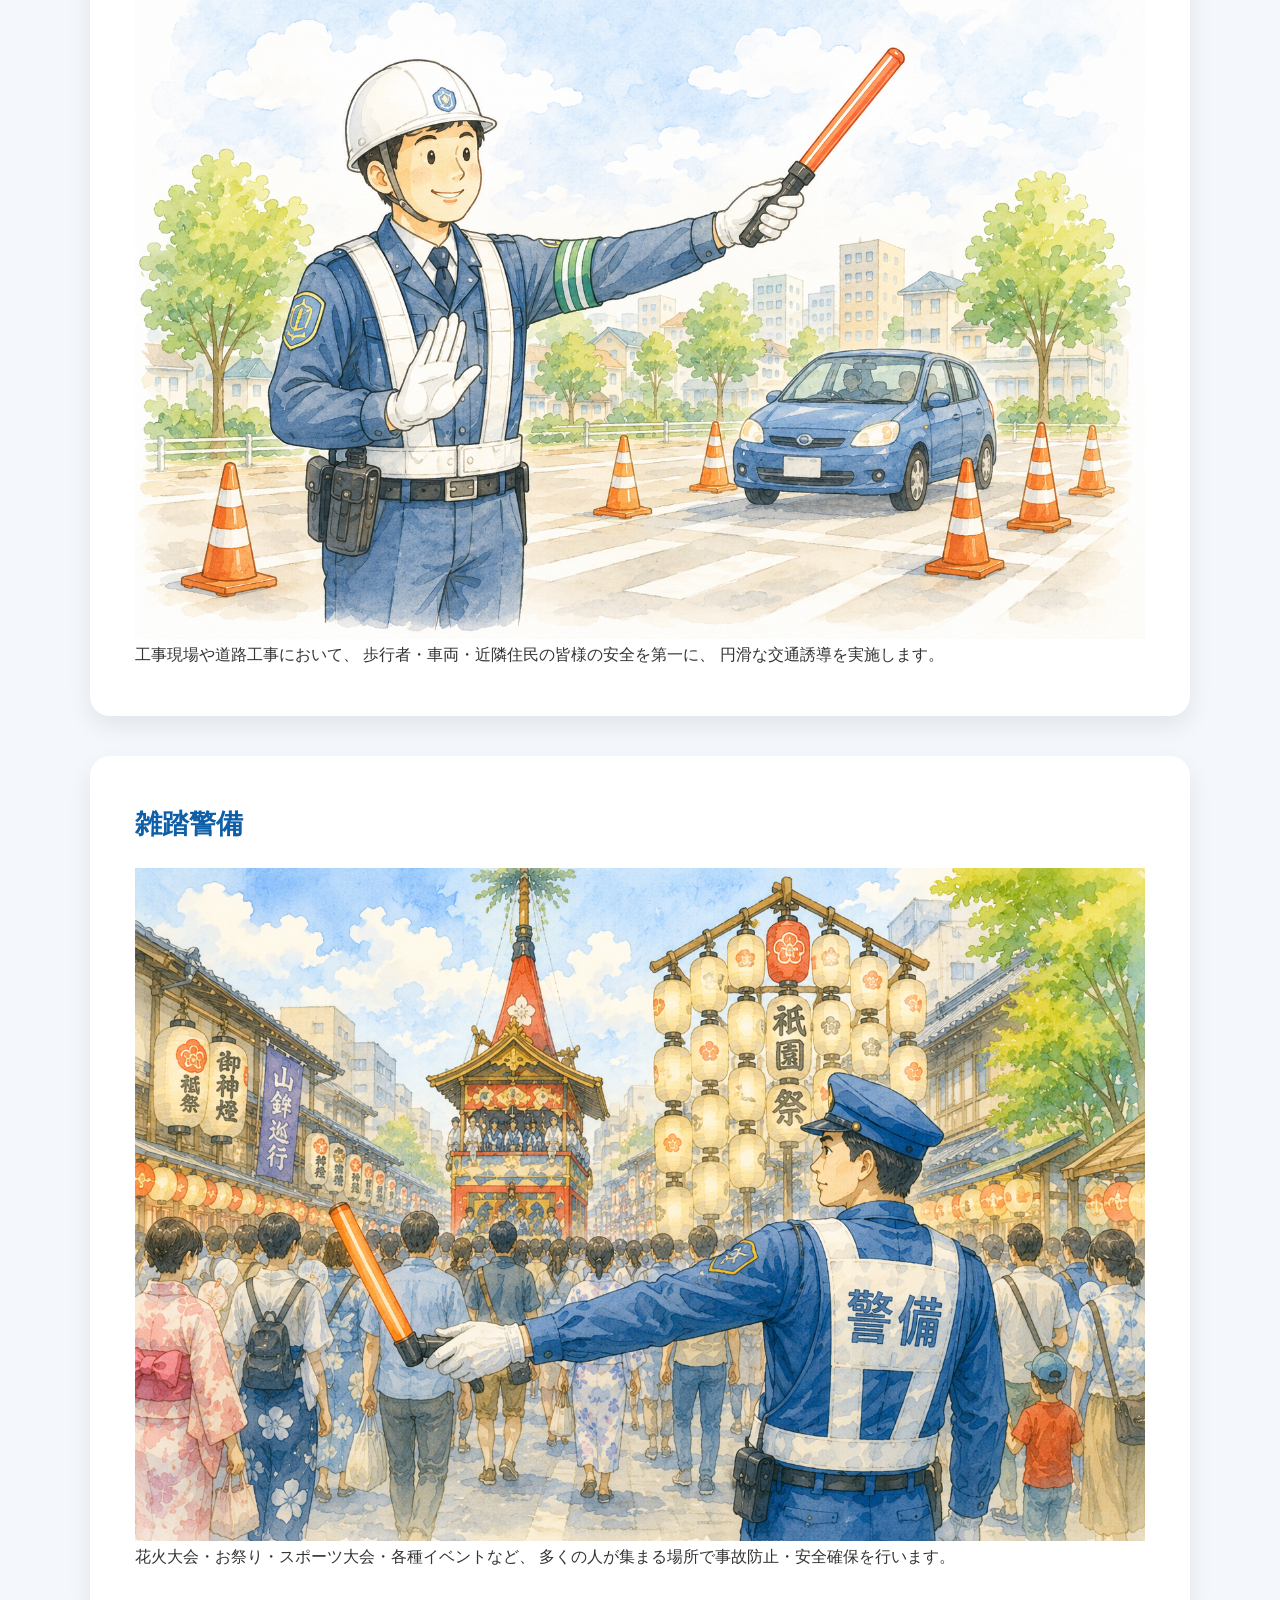
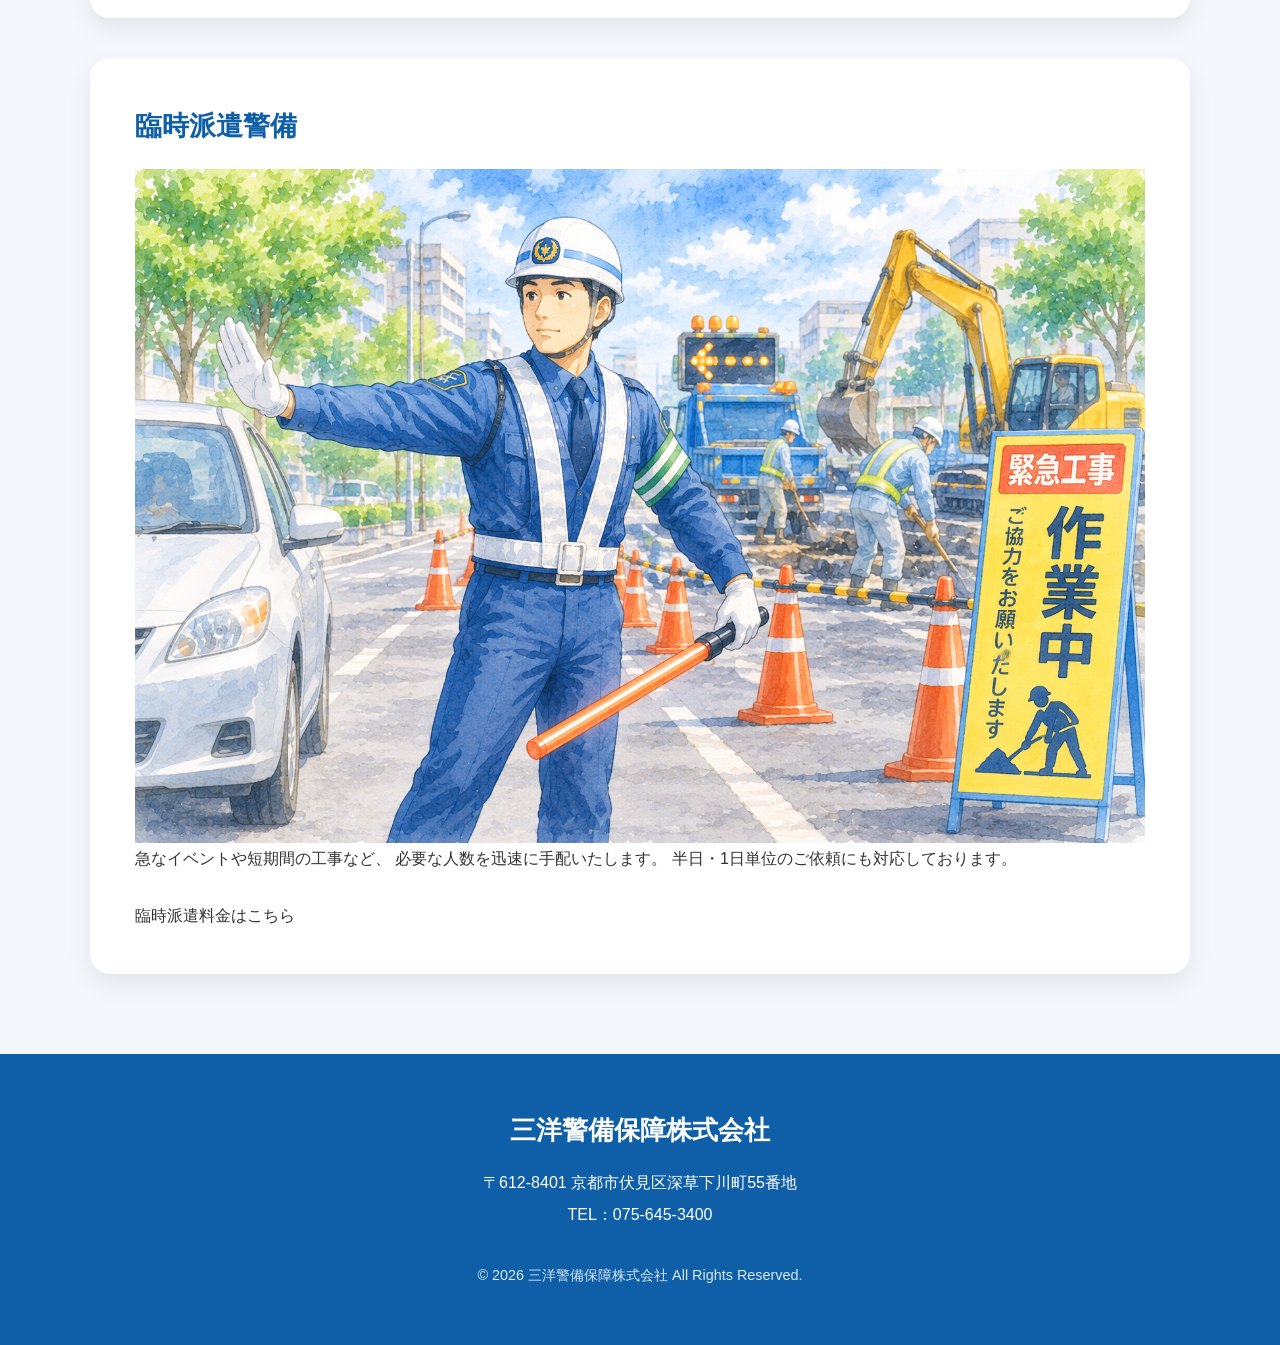
==== commit 8428ad23: "業務内容ページの会社情報修正" ====
--- a/business.html
+++ b/business.html
@@ -17,7 +17,7 @@
 
         <div class="logo">
             <p class="license">
-                京都府公安委員会認定　第0000号
+                京都府公安委員会認定　第61000227号
             </p>
 
             <h1>三洋警備保障株式会社</h1>
@@ -25,7 +25,7 @@
 
         <div class="tel">
             <p>24時間受付・年中無休</p>
-            <h2>☎075-000-0000</h2>
+            <h2>☎075-645-3400</h2>
         </div>
 
     </div>
@@ -134,13 +134,13 @@
         <h3>三洋警備保障株式会社</h3>
 
         <p>
-            <p>
+            
     〒612-8401 京都市伏見区深草下川町55番地
 </p>
         </p>
 
         <p>
-            TEL：075-000-0000
+            TEL：075-645-3400
         </p>
 
         <p class="footer-copy">
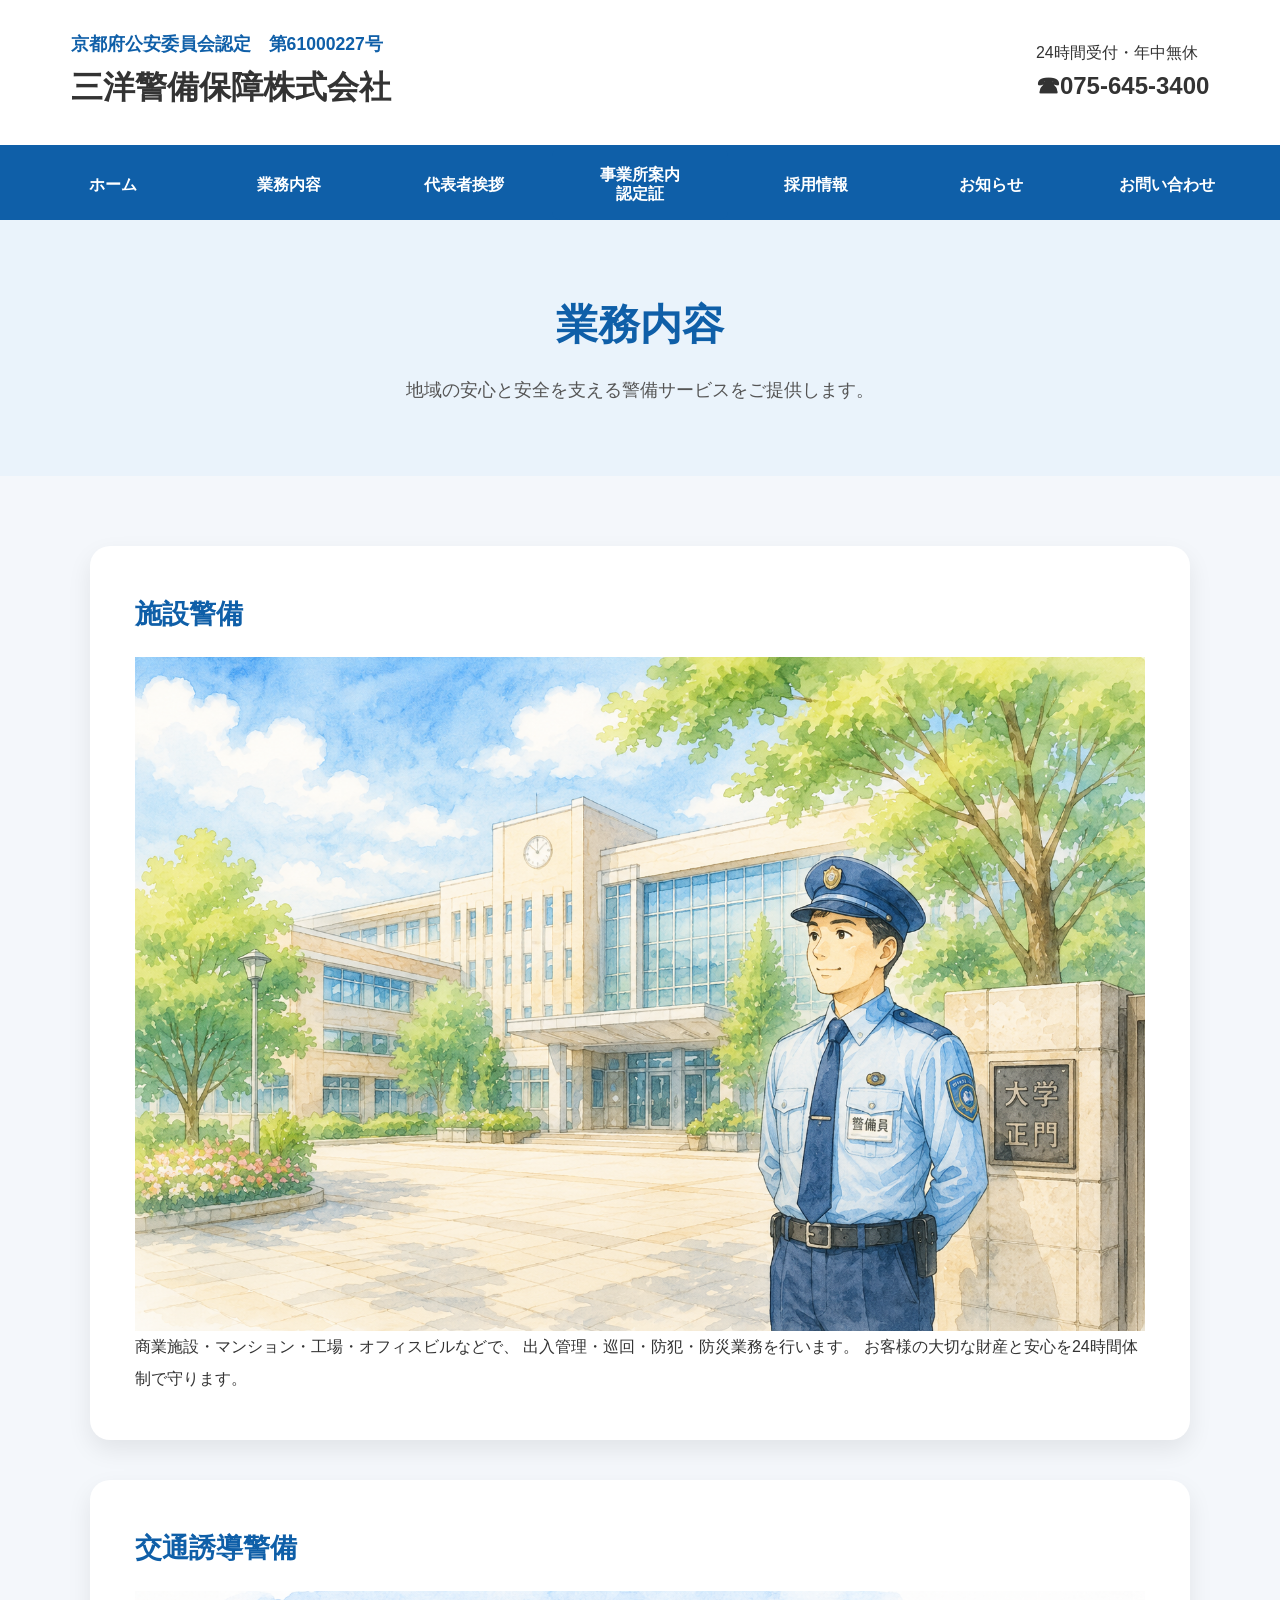
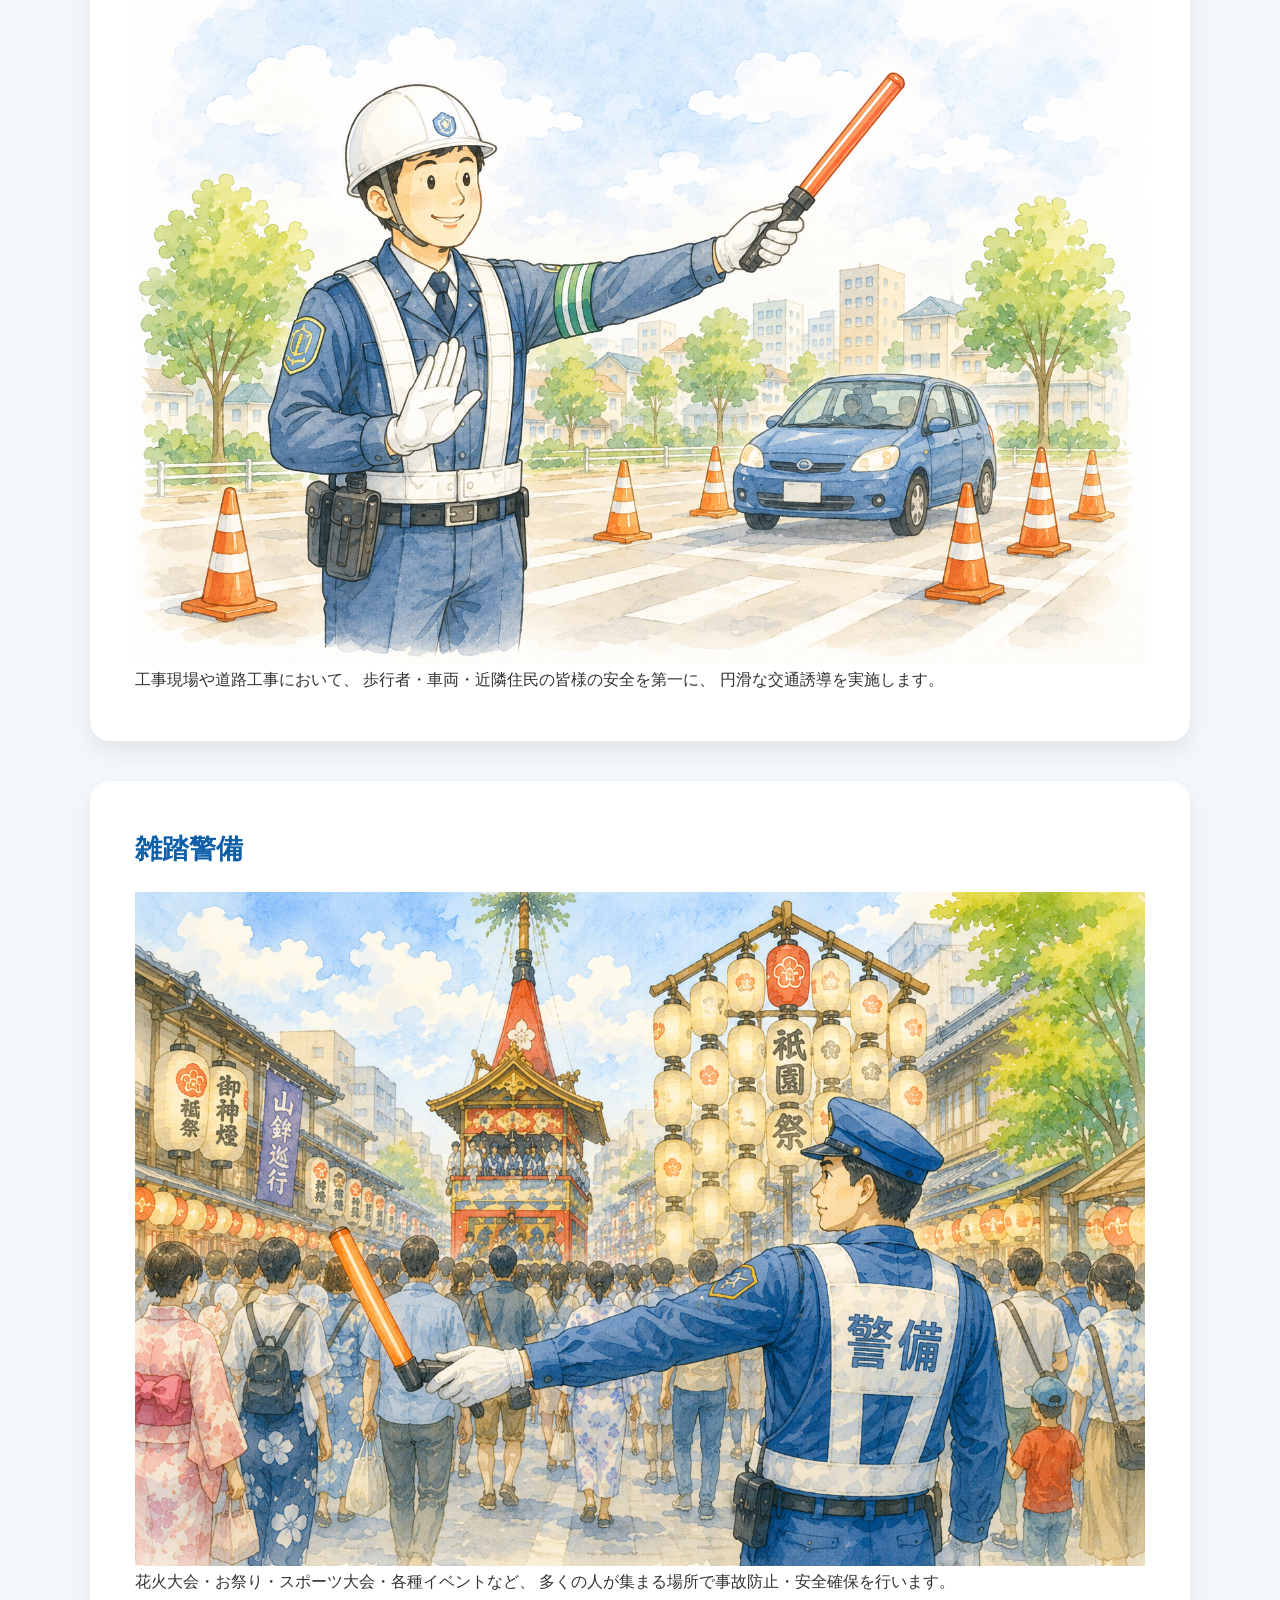
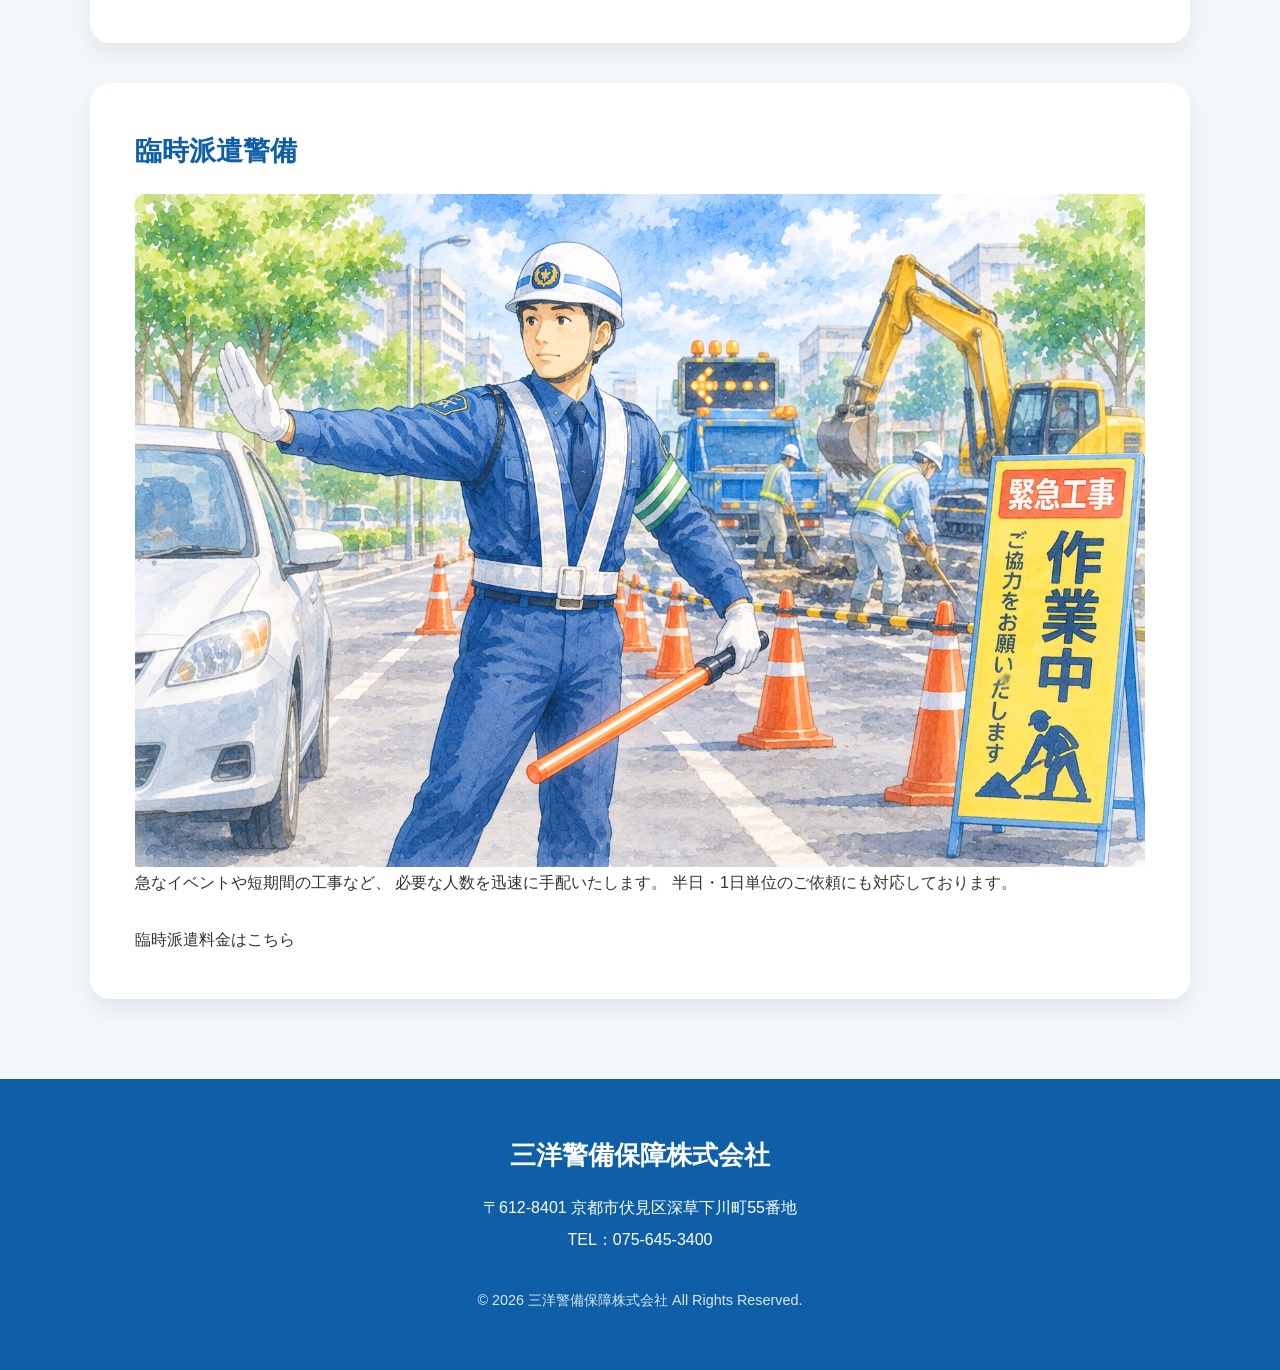
==== commit 4d2055c2: "HTMLサイト更新" ====
--- a/business.html
+++ b/business.html
@@ -40,7 +40,12 @@
         <li><a href="index.html">ホーム</a></li>
         <li><a href="business.html">業務内容</a></li>
         <li><a href="greeting.html">代表者挨拶</a></li>
-        <li><a href="office.html">事業所案内</a></li>
+        <li class="office-links">
+            <a href="office.html">
+                <span>事業所案内</span>
+                <span>認定証</span>
+            </a>
+        </li>
         <li><a href="recruit.html">採用情報</a></li>
         <li><a href="news.html">お知らせ</a></li>
         <li><a href="contact.html">お問い合わせ</a></li>
--- a/css/style.css
+++ b/css/style.css
@@ -138,7 +138,7 @@
 
     color:#0f5fa8;
 
-    font-size:2.5rem;
+    font-size:3.6rem;
 
     line-height:1.15;
 
@@ -230,6 +230,10 @@
 
 }
 
+.menu-toggle{
+    display:none;
+}
+
 .nav-menu{
 
     width:min(1300px,96%);
@@ -247,7 +251,44 @@
 .nav-menu li{
 
     flex:1;
-
+    position:relative;
+    min-height:54px;
+    display:flex;
+    align-items:center;
+    justify-content:center;
+
+}
+
+.office-links{
+    flex:1;
+    display:flex;
+    flex-direction:column;
+    justify-content:center;
+    align-items:stretch;
+    background:#0f5fa8;
+    border-radius:8px;
+    overflow:hidden;
+    min-height:54px;
+}
+
+.office-links a{
+    display:flex;
+    justify-content:center;
+    align-items:center;
+    width:100%;
+    padding:10px 8px;
+    line-height:1.2;
+    text-align:center;
+    color:#fff;
+    transition:.3s;
+}
+
+.office-links a span{
+    display:block;
+}
+
+.office-links a:hover{
+    background:rgba(255,255,255,.08);
 }
 
 .nav-menu a{
@@ -272,6 +313,36 @@
 
     background:#0a4a86;
 
+}
+
+.dropdown-menu{
+    display:none;
+    position:absolute;
+    top:100%;
+    left:0;
+    min-width:220px;
+    background:#0f5fa8;
+    box-shadow:0 10px 20px rgba(0,0,0,.2);
+    border-radius:0 0 8px 8px;
+    overflow:hidden;
+    z-index:10;
+}
+
+.dropdown:hover .dropdown-menu{
+    display:block;
+}
+
+.dropdown-menu li{
+    flex:none;
+}
+
+.dropdown-menu a{
+    padding:12px 15px;
+    text-align:left;
+}
+
+.dropdown-menu a:hover{
+    background:#0a4a86;
 }
 
 
@@ -881,4 +952,234 @@
 
 }
 
+}
+
+/* ==================================================
+   TOPページ ヘッダー修正版
+   ================================================== */
+
+/* 白いヘッダー */
+/* ==================================================
+   TOPページ ヘッダー 強調版
+   ================================================== */
+
+.header-inner {
+    width: min(1300px, 96%);
+    margin: auto;
+
+    min-height: 145px;
+    padding: 15px 45px;
+
+    display: flex;
+    align-items: center;
+    justify-content: space-between;
+
+    background: #ffffff;
+    box-sizing: border-box;
+}
+
+
+/* 公安委員会認定・会社名 */
+.header-left {
+    flex: 1;
+    text-align: center;
+    margin-left: 50px;
+}
+
+.header-left .license-row {
+    display: block;
+    margin-bottom: 8px;
+}
+
+.header-left .license {
+    color: #222;
+    font-size: 1.55rem;
+    font-weight: bold;
+    letter-spacing: 0.05em;
+}
+
+.header-left h1 {
+    margin: 5px 0 0;
+
+    color: #0f5fa8;
+
+    font-size: 4.8rem;
+    white-space: nowrap;
+}
+
+/* 警察マークを表示しない */
+.header-left .police-mark {
+    display: none;
+}
+
+
+/* 右側：企業ロゴ・電話番号 */
+.header-right {
+    width: 310px;
+
+    display: flex;
+    flex-direction: column;
+
+    align-items: center;
+    justify-content: center;
+
+    flex-shrink: 0;
+}
+
+
+/* 企業ロゴ */
+.header-right .company-logo {
+    width: 360px;
+    height: auto;
+
+    display: block;
+    margin-bottom: 8px;
+}
+
+
+/* 電話番号 */
+.header-right .tel-number {
+    color: #0f5fa8;
+
+    font-size: 1.75rem;
+    font-weight: bold;
+
+    white-space: nowrap;
+    line-height: 1.2;
+}
+
+
+/* 24時間受付 */
+.header-right .tel-info {
+    margin-top: 3px;
+
+    color: #555;
+
+    font-size: 0.95rem;
+    font-weight: 600;
+}
+
+
+/* =========================================
+   ヒーロー部分
+   背景イラストとテキストボックスは残す
+   ========================================= */
+
+.hero-overlay {
+    width: min(760px, 90%);
+
+    background: rgba(255, 255, 255, 0.50);
+
+    backdrop-filter: blur(4px);
+
+    border-radius: 25px;
+
+    padding: 40px;
+
+    text-align: center;
+
+    box-shadow: 0 15px 35px rgba(0,0,0,.12);
+
+    box-sizing: border-box;
+}
+
+.hero-overlay h2 {
+    color: #0f5fa8;
+    font-size: 2.5rem;
+    font-weight: bold;
+    margin-bottom: 25px;
+}
+
+.hero-overlay p {
+    font-size: 1.15rem;
+    line-height: 2;
+    margin-bottom: 30px;
+}
+
+
+/* =========================================
+   スマートフォン
+   ========================================= */
+
+@media screen and (max-width: 768px) {
+
+    .header-inner {
+        width: 100%;
+        display: flex;
+        flex-direction: column;
+        gap: 12px;
+        padding: 15px;
+    }
+
+    .header-left {
+        width: 100%;
+        margin-left: 0;
+        text-align: center;
+        order: 1;
+    }
+
+    .header-left .license {
+        font-size: 0.95rem;
+    }
+
+    .header-left h1 {
+        font-size: 1.8rem;
+    }
+
+    .header-right {
+        width: 100%;
+        order: 2;
+        align-items: center;
+    }
+
+    .header-right .company-logo {
+        width: 210px;
+    }
+
+    .header-right .tel-number {
+        font-size: 1.5rem;
+    }
+
+    .header-right .tel-info {
+        font-size: 0.85rem;
+    }
+
+    .hero-overlay {
+        width: 94%;
+        padding: 25px 18px;
+    }
+
+    .hero-overlay h2 {
+        font-size: 1.9rem;
+    }
+
+    .hero-overlay p {
+        font-size: 1rem;
+        line-height: 1.8;
+    }
+}
+
+/* ===== TOPページ・ヘッダーロゴ最終調整 ===== */
+.header-right .company-logo {
+    width: 360px !important;
+    height: auto !important;
+    max-width: none !important;
+}
+
+/* ===== PC版ヘッダー：企業ロゴを強調 ===== */
+@media (min-width: 769px) {
+
+    .header-right {
+        width: 380px !important;
+        flex-shrink: 0 !important;
+    }
+
+    .header-right .company-logo {
+        width: 360px !important;
+        max-width: none !important;
+        height: auto !important;
+        flex-shrink: 0 !important;
+        display: block !important;
+    }
+
 }
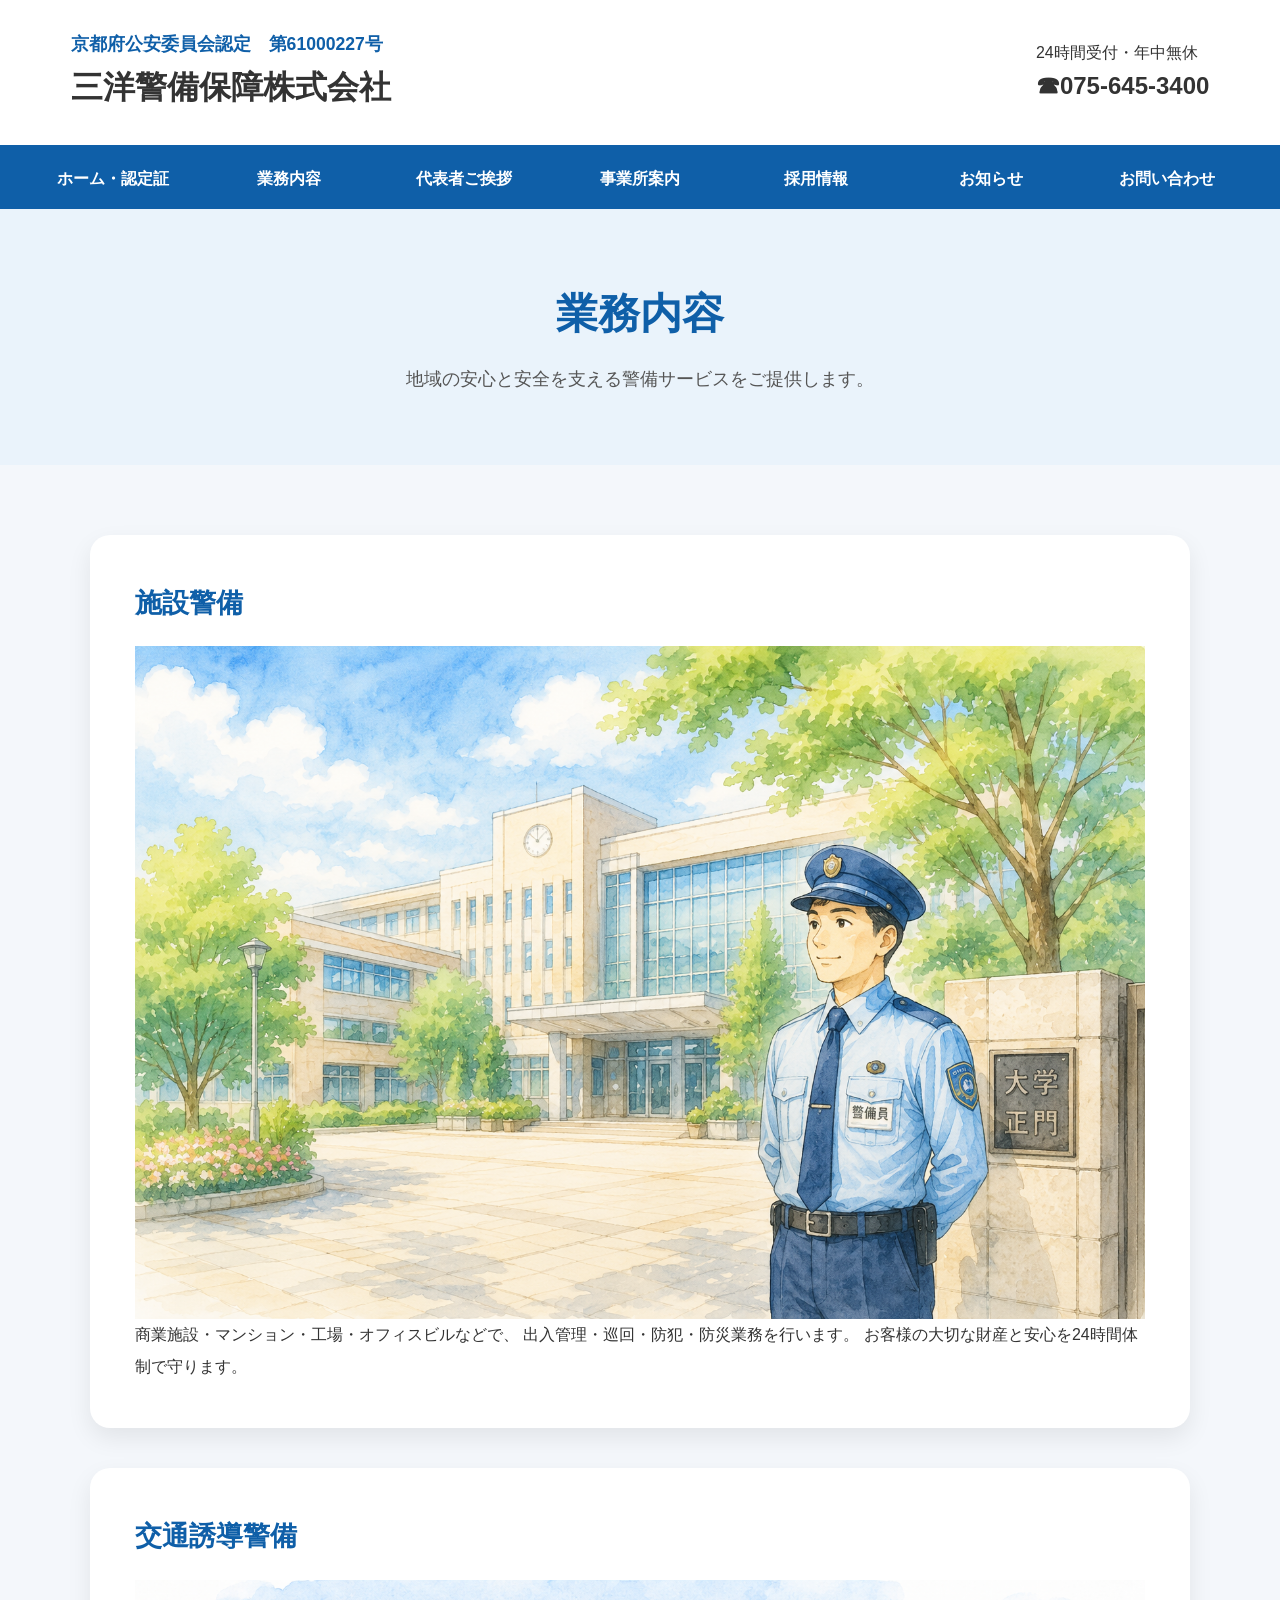
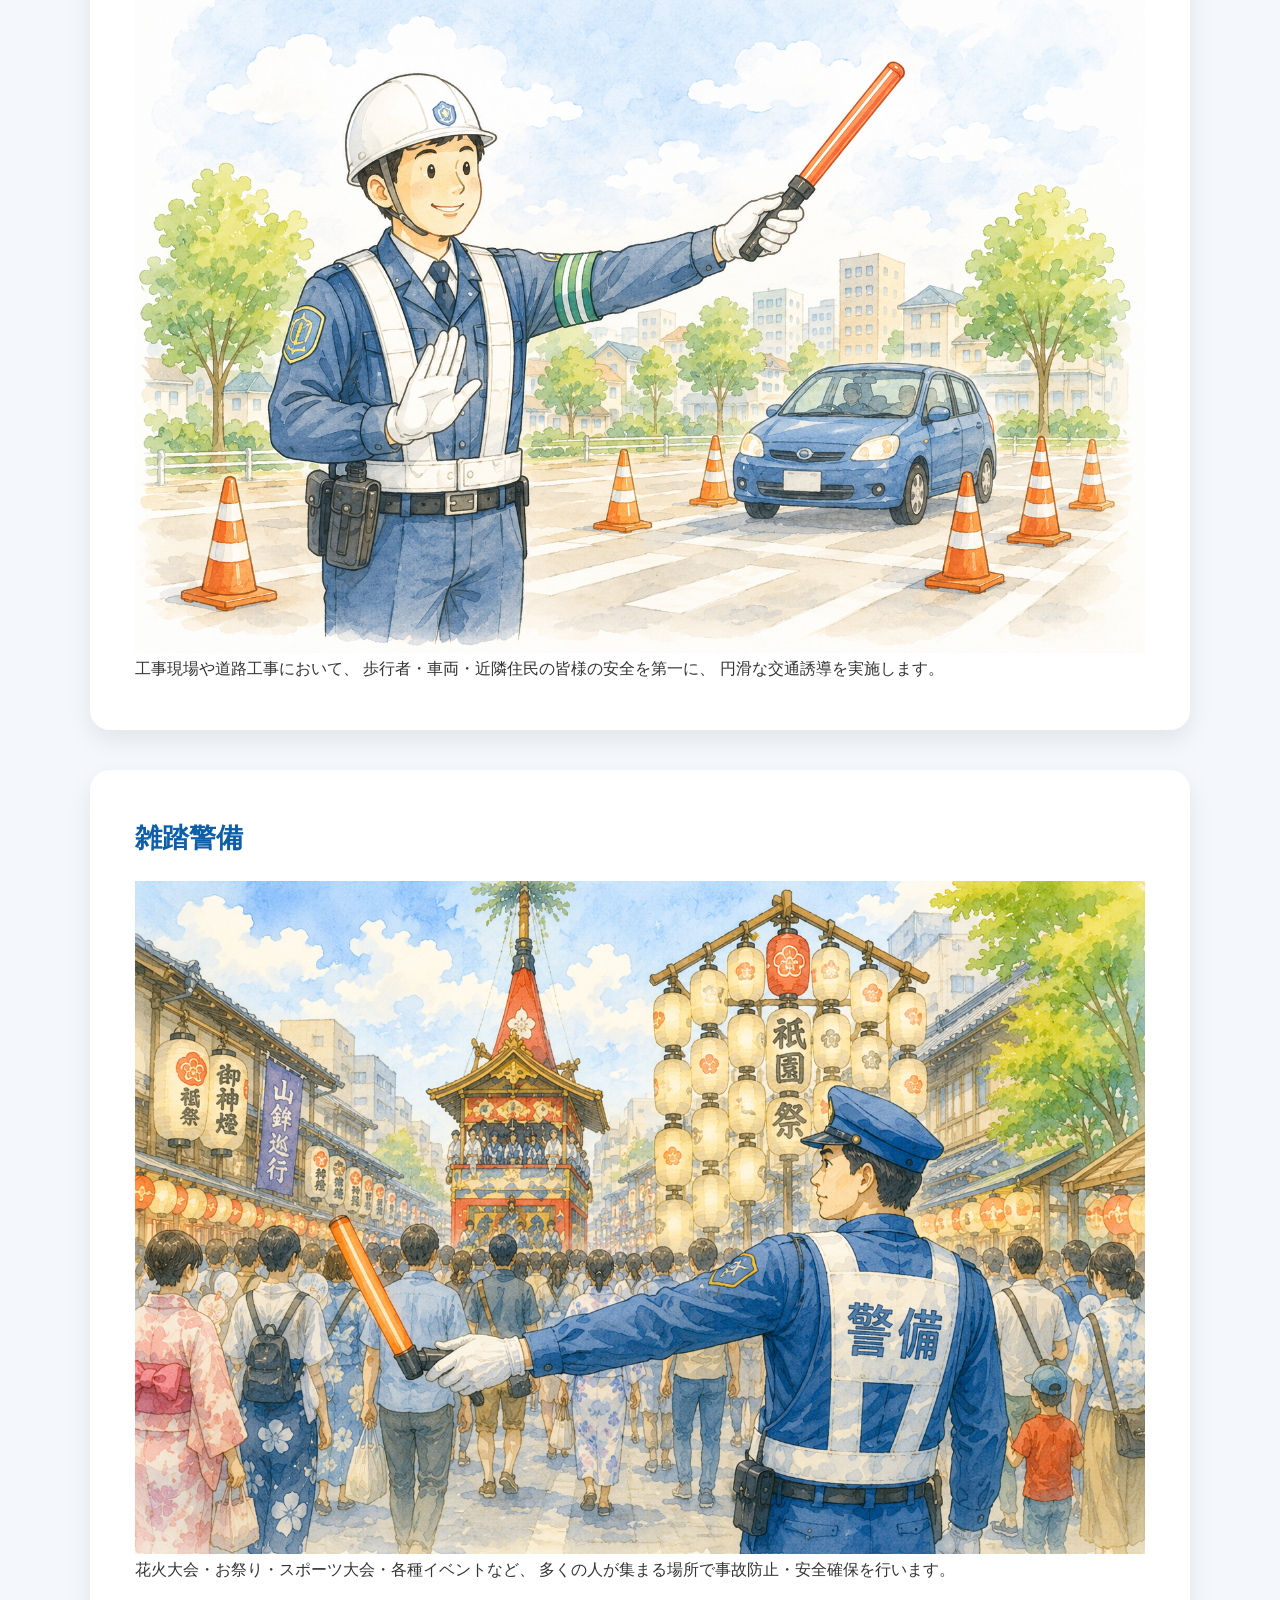
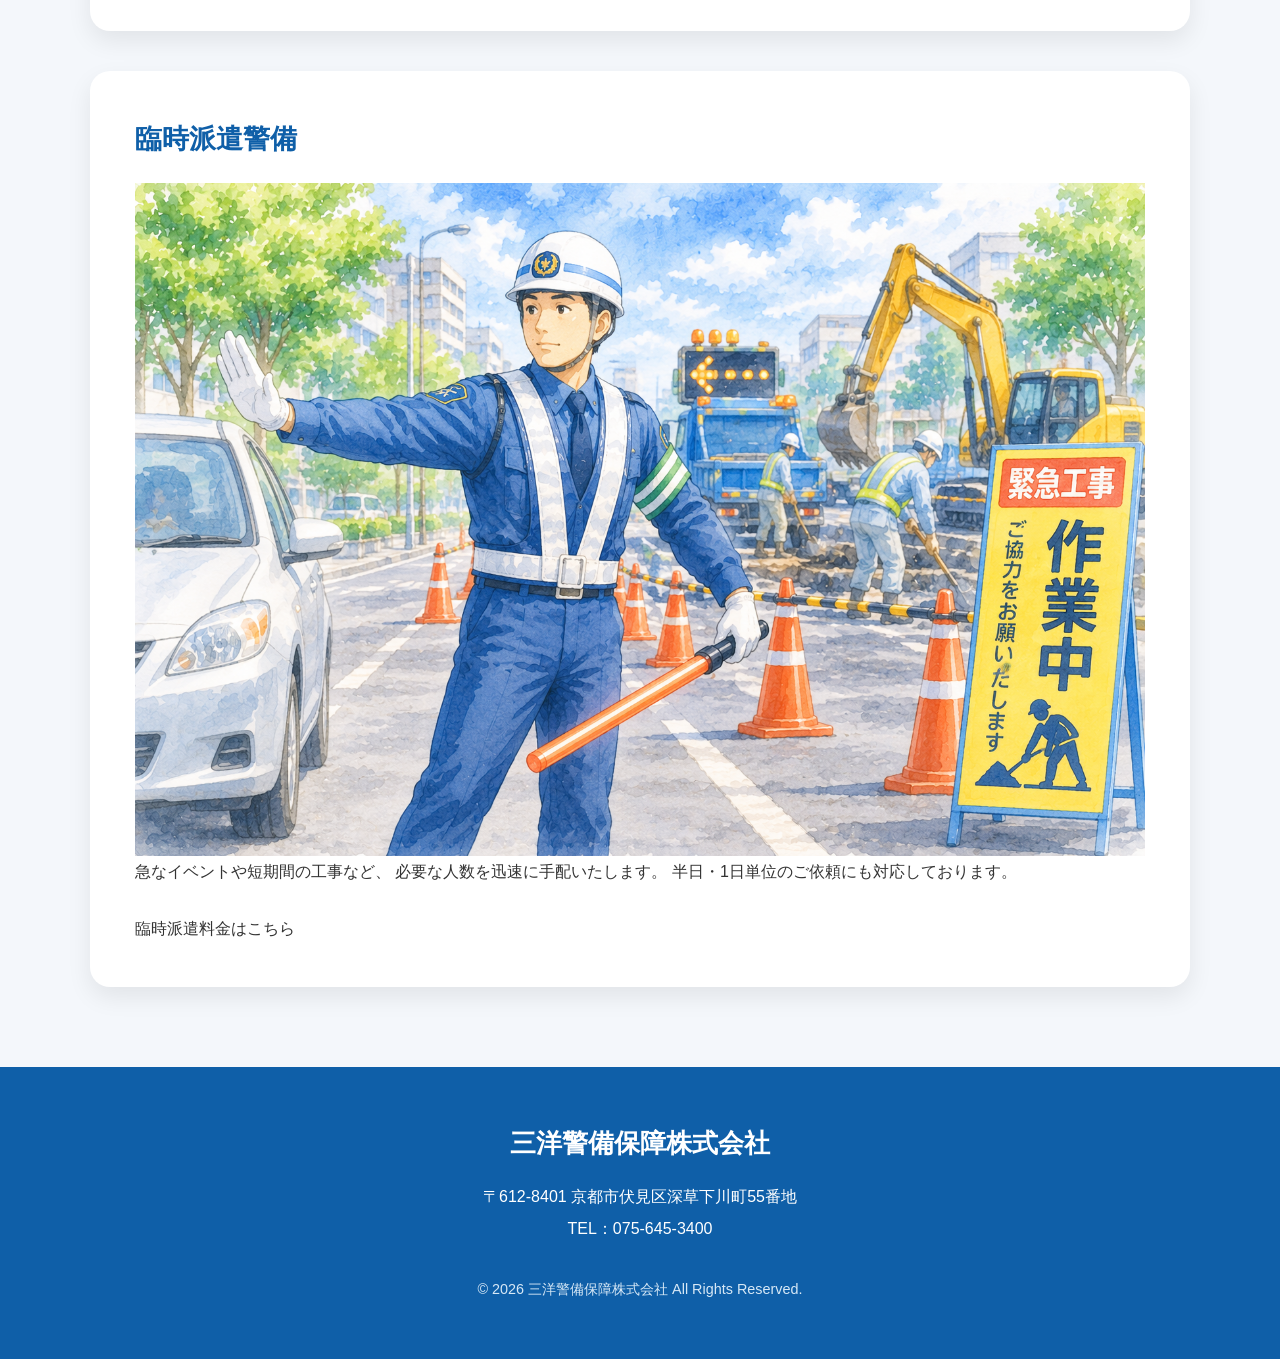
==== commit f5d5f275: "ホームページ更新・認定証PNG追加" ====
--- a/business.html
+++ b/business.html
@@ -37,15 +37,10 @@
     <div class="menu-toggle">☰</div>
 
     <ul class="nav-menu">
-        <li><a href="index.html">ホーム</a></li>
+        <li><a href="index.html">ホーム・認定証</a></li>
         <li><a href="business.html">業務内容</a></li>
-        <li><a href="greeting.html">代表者挨拶</a></li>
-        <li class="office-links">
-            <a href="office.html">
-                <span>事業所案内</span>
-                <span>認定証</span>
-            </a>
-        </li>
+        <li><a href="greeting.html">代表者ご挨拶</a></li>
+        <li><a href="office.html">事業所案内</a></li>
         <li><a href="recruit.html">採用情報</a></li>
         <li><a href="news.html">お知らせ</a></li>
         <li><a href="contact.html">お問い合わせ</a></li>
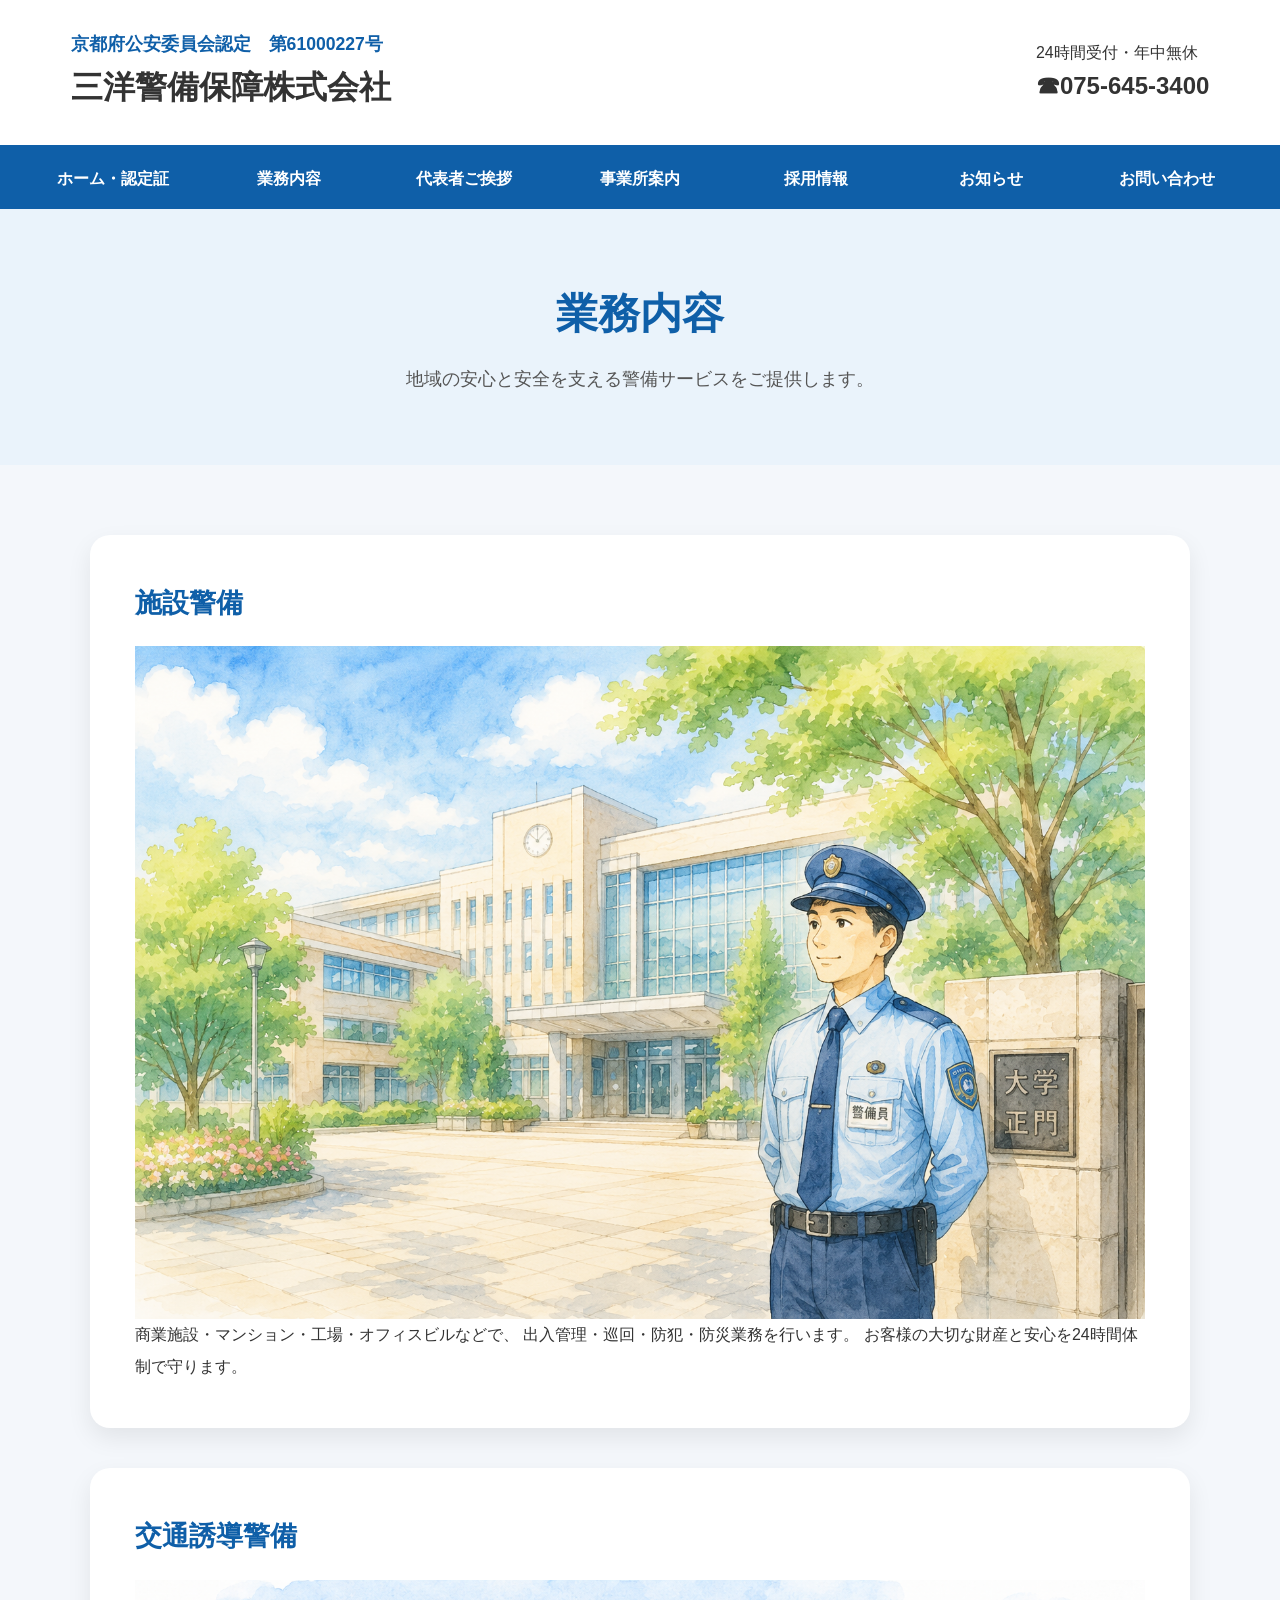
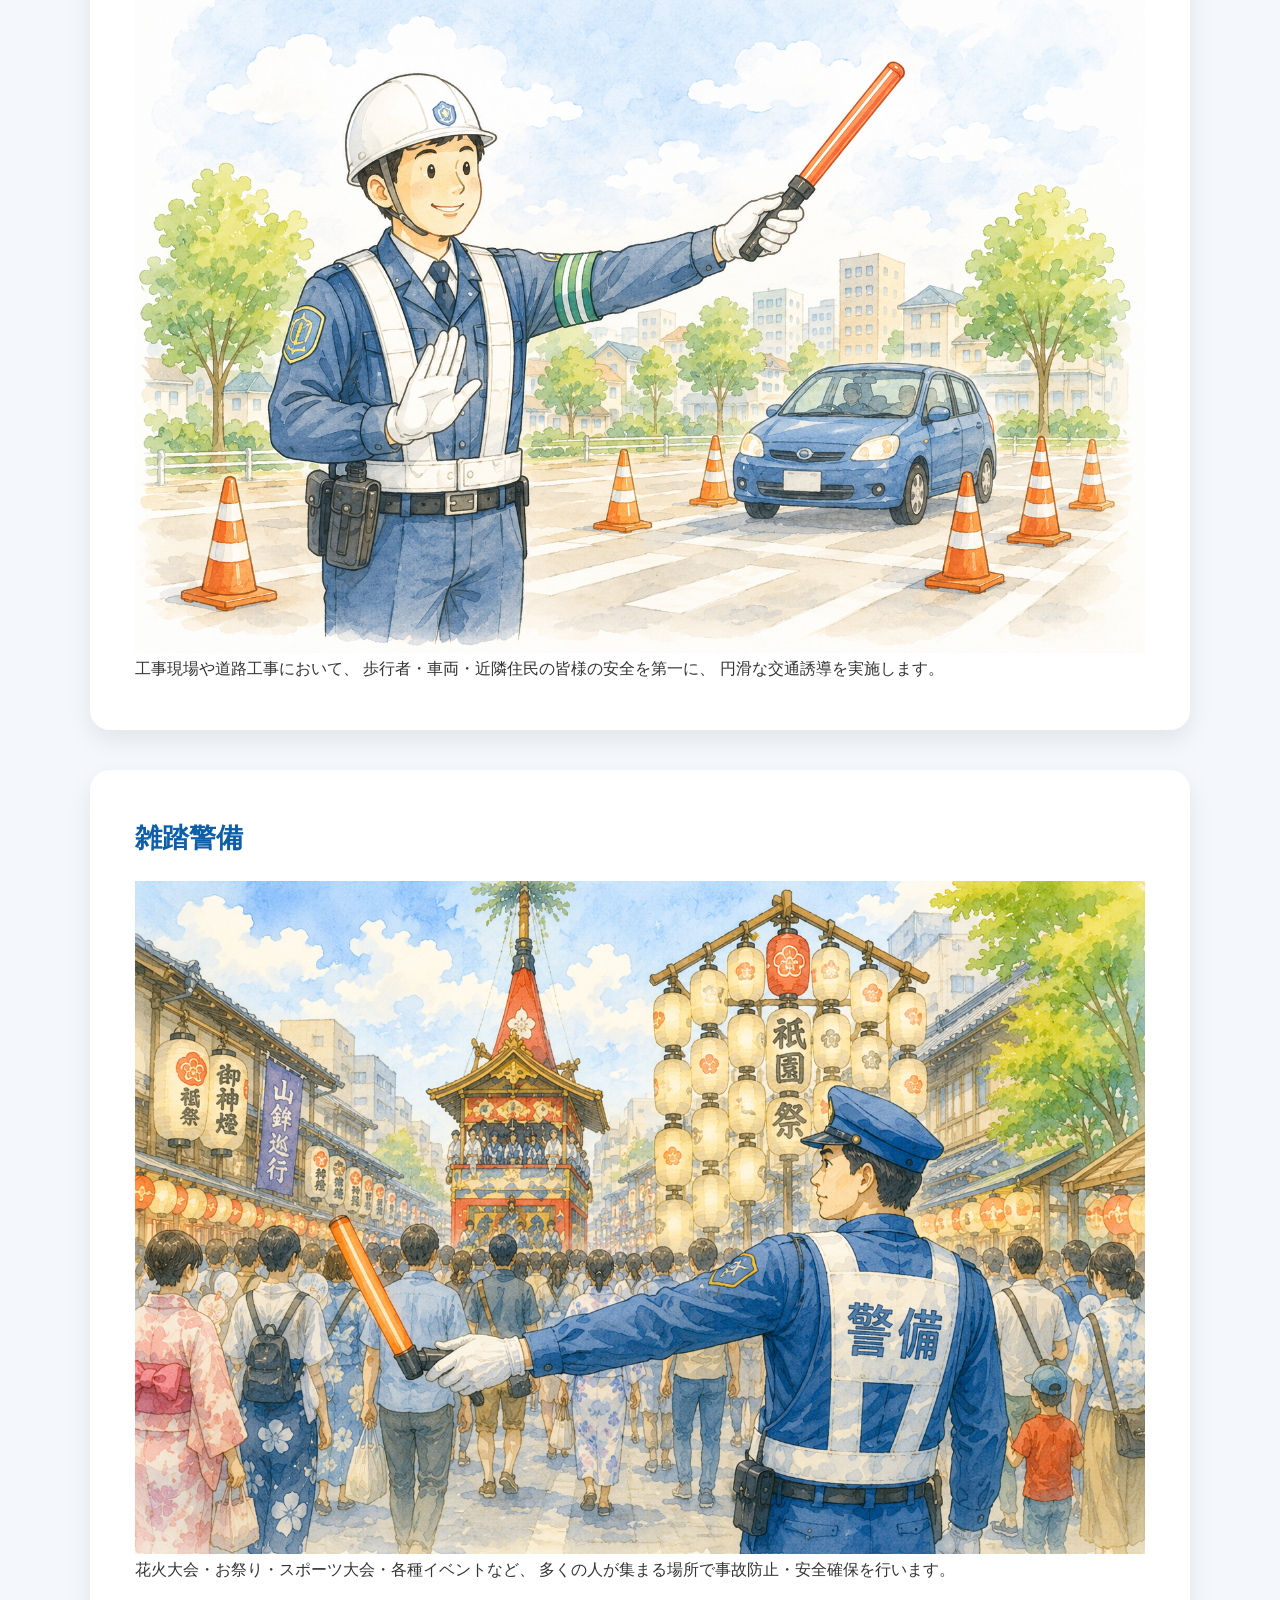
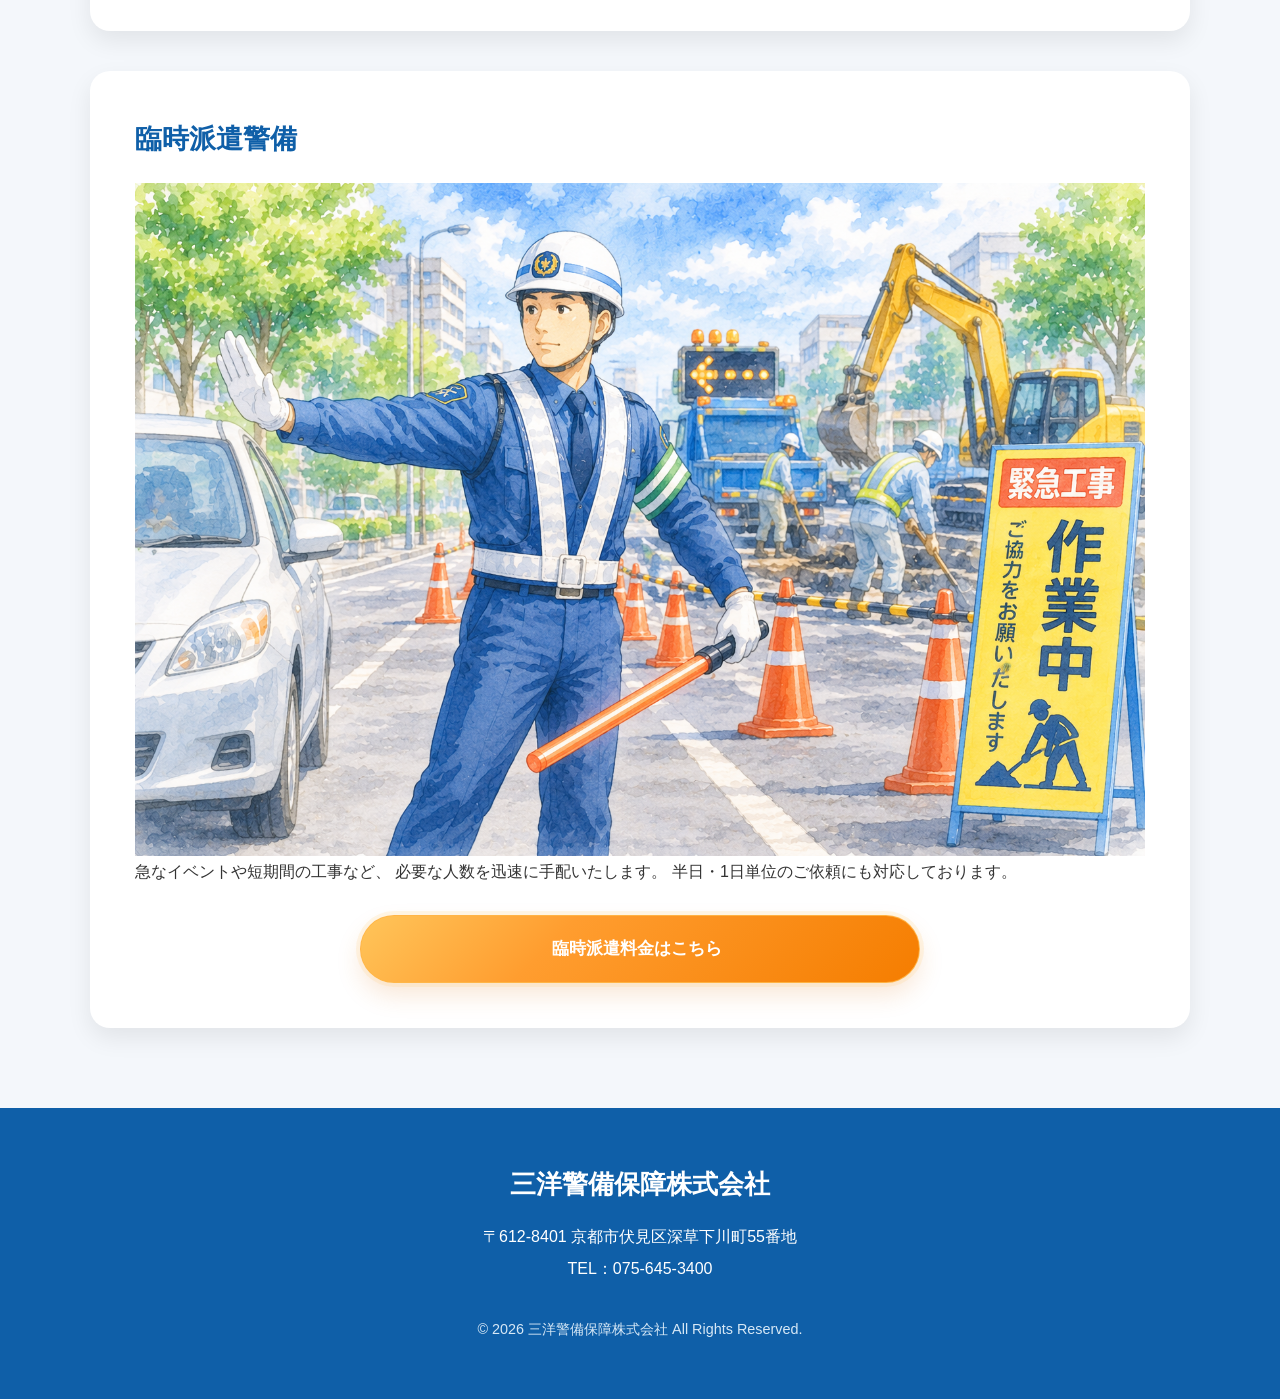
==== commit 562b5ad6: "スマホ版お問い合わせボタン調整" ====
--- a/business.html
+++ b/business.html
@@ -34,7 +34,7 @@
 
 <nav class="navbar">
 
-    <div class="menu-toggle">☰</div>
+    <div class="menu-toggle" aria-label="メニューを開く" aria-expanded="false">☰</div>
 
     <ul class="nav-menu">
         <li><a href="index.html">ホーム・認定証</a></li>
--- a/css/style.css
+++ b/css/style.css
@@ -227,6 +227,10 @@
 .navbar{
 
     background:#0f5fa8;
+
+    position:relative;
+
+    z-index:20;
 
 }
 
@@ -414,29 +418,135 @@
 
 }
 
+.contact-cta{
+
+    max-width:560px;
+
+    margin:0 auto;
+
+    text-align:center;
+
+}
+
+.contact-kicker{
+
+    display:block;
+
+    margin:0 0 14px;
+
+    color:#0f5fa8;
+
+    font-size:0.95rem;
+
+    font-weight:700;
+
+    letter-spacing:0.04em;
+
+}
+
+.contact-button,
 .button{
 
-    display:inline-block;
-
-    background:#d62828;
+    display:flex;
+
+    align-items:center;
+
+    justify-content:center;
+
+    width:100%;
+
+    max-width:560px;
+
+    margin:0 auto;
+
+    padding:18px 26px 18px 20px;
+
+    border:1px solid rgba(255,182,73,0.9);
+
+    border-radius:999px;
+
+    background:linear-gradient(135deg, #ffc55a 0%, #ff9d2f 35%, #f57d00 100%);
 
     color:#fff;
 
-    padding:18px 48px;
-
-    border-radius:50px;
-
-    font-weight:bold;
-
-    font-size:1.1rem;
-
-    transition:.3s;
-
-}
-
+    font-weight:700;
+
+    font-size:1.08rem;
+
+    box-shadow:0 0 0 4px rgba(255,203,125,0.18), 0 12px 24px rgba(220,123,32,0.18);
+
+    transition:filter .25s ease, transform .25s ease, box-shadow .25s ease;
+
+}
+
+.contact-button:hover,
 .button:hover{
 
-    background:#b71c1c;
+    filter:brightness(1.06);
+
+    transform:translateY(-1px);
+
+    box-shadow:0 0 0 4px rgba(255,203,125,0.22), 0 15px 28px rgba(220,123,32,0.22);
+
+}
+
+.contact-icon{
+
+    display:flex;
+
+    align-items:center;
+
+    justify-content:center;
+
+    width:34px;
+
+    height:34px;
+
+    flex-shrink:0;
+
+    border:2px solid rgba(255,255,255,0.75);
+
+    border-radius:50%;
+
+    background:rgba(255,255,255,0.08);
+
+    font-size:1.15rem;
+
+    line-height:1;
+
+}
+
+.contact-text{
+
+    flex:1;
+
+    text-align:center;
+
+}
+
+.contact-arrow{
+
+    flex-shrink:0;
+
+    font-size:2rem;
+
+    line-height:1;
+
+    margin-left:8px;
+
+    transform:translateY(-1px);
+
+}
+
+.contact-cta-note{
+
+    margin-top:12px;
+
+    color:#666;
+
+    font-size:0.92rem;
+
+    line-height:1.8;
 
 }
 
@@ -634,6 +744,25 @@
 
 }
 
+.content-photo,
+.office-photo{
+
+    display:block;
+
+    width:100%;
+
+    max-width:700px;
+
+    height:auto;
+
+    margin:0 auto 30px;
+
+    border-radius:15px;
+
+    box-sizing:border-box;
+
+}
+
 /*=========================
  テーブル
 =========================*/
@@ -822,21 +951,91 @@
 
 /* Navigation */
 
+.navbar{
+
+    position:relative;
+
+    z-index:30;
+
+    display:flex;
+
+    justify-content:center;
+
+}
+
+.menu-toggle{
+
+    display:block;
+
+    margin:auto;
+
+    padding:14px 18px;
+
+    text-align:center;
+
+    color:#fff;
+
+    font-size:1.8rem;
+
+    line-height:1;
+
+    cursor:pointer;
+
+    user-select:none;
+
+    background:#0f5fa8;
+
+}
+
 .nav-menu{
 
+    position:absolute;
+
+    top:100%;
+
+    left:0;
+
+    right:0;
+
+    display:none;
+
     flex-direction:column;
 
+    width:100%;
+
+    margin:0;
+
+    background:#0f5fa8;
+
+    z-index:40;
+
+}
+
+.nav-menu.show{
+
+    display:flex;
+
 }
 
 .nav-menu li{
 
     width:100%;
 
+    min-height:auto;
+
+    border-top:1px solid rgba(255,255,255,.15);
+
 }
 
 .nav-menu a{
 
-    border-top:1px solid rgba(255,255,255,.2);
+    display:block;
+
+    padding:14px 18px;
+
+    border-top:none;
+
+    text-align:left;
 
 }
 
@@ -844,6 +1043,10 @@
 
 .hero{
 
+    position:relative;
+
+    z-index:1;
+
     min-height:480px;
 
     background:
@@ -858,20 +1061,50 @@
 
     padding:40px 15px;
 
+    overflow:hidden;
+
+}
+
+.hero::before{
+
+    content:"";
+
+    position:absolute;
+
+    inset:0;
+
+    background:linear-gradient(180deg, rgba(255,255,255,0.12) 0%, rgba(255,255,255,0.04) 28%, rgba(255,255,255,0.02) 100%);
+
+    z-index:0;
+
 }
 
 .hero-overlay{
 
+    position:relative;
+
+    z-index:2;
+
     width:95%;
 
-    padding:30px 20px;
+    padding:20px;
+
+    background:transparent;
 
 }
 
 .hero-overlay h2{
 
+    position:relative;
+
+    z-index:3;
+
     font-size:2rem;
 
+    margin-bottom:15px;
+
+    color:#0f5fa8;
+
 }
 
 .hero-overlay p{
@@ -880,6 +1113,10 @@
 
     line-height:1.8;
 
+    color:#333;
+
+    text-align:center;
+
 }
 
 .button{
@@ -927,6 +1164,33 @@
 .content-box{
 
     padding:25px;
+
+    margin:0 auto 40px;
+
+}
+
+.content-box img,
+.recruit-top-image,
+.recruit-image-wrap img,
+.content-box > img,
+.content-photo,
+.office-photo{
+
+    display:block;
+
+    width:100%;
+
+    max-width:100%;
+
+    height:auto;
+
+    margin:0 auto 24px;
+
+    border-radius:15px;
+
+    object-fit:contain;
+
+    box-sizing:border-box;
 
 }
 
@@ -1068,7 +1332,7 @@
 .hero-overlay {
     width: min(760px, 90%);
 
-    background: rgba(255, 255, 255, 0.50);
+    background: rgba(255, 255, 255, 0.34);
 
     backdrop-filter: blur(4px);
 
@@ -1182,4 +1446,167 @@
         display: block !important;
     }
 
+}
+
+/* =========================================
+   スマホ版TOPページ 最終調整
+   PC版には影響しない
+   ========================================= */
+
+@media screen and (max-width: 768px) {
+
+    /* スマホ版は完成済みのkyoto-sp.pngをそのまま表示 */
+    .hero {
+        min-height: 0;
+        height: auto;
+        aspect-ratio: 3 / 4;
+        padding: 0;
+        background-size: cover;
+        background-position: center top;
+    }
+
+    /* HTML側の重複文字を非表示 */
+    .hero-overlay {
+        position: absolute;
+        inset: 0;
+        width: 100%;
+        height: 100%;
+        padding: 0;
+        margin: 0;
+        background: transparent;
+        box-shadow: none;
+        backdrop-filter: none;
+    }
+
+    .hero-overlay h2,
+    .hero-overlay > p {
+        display: none;
+    }
+
+    /* 「ご応募・お問い合わせはお気軽に！」も画像内にあるため非表示 */
+    .contact-kicker {
+        display: none;
+    }
+
+    /* ボタンだけ画像下部の専用スペースに配置 */
+    .contact-cta {
+        position: absolute;
+        top: 66%;
+        left: 50%;
+        transform: translateX(-50%);
+        width: 82%;
+        max-width: 560px;
+        margin: 0;
+        z-index: 5;
+    }
+
+    /* 問い合わせボタンのデザインは現在のまま */
+    .contact-cta .button {
+        width: 100%;
+        margin: 0 auto;
+        box-sizing: border-box;
+    }
+
+    /* 画像内にすでに説明文があるため非表示 */
+    .contact-cta-note {
+        display: none;
+    }
+}
+
+@media screen and (max-width: 768px) {
+
+   
+}
+
+/* =========================================
+   スマートフォン版：イラスト下のお問い合わせボタン
+   PC版には影響させない
+   ========================================= */
+
+.mobile-contact-area {
+    display: none;
+}
+
+@media screen and (max-width: 768px) {
+
+    /* ヒーロー内部の既存お問い合わせボタンをスマホでは非表示 */
+   .hero .contact-cta {
+    display: none;
+}
+
+.office-page .contact-cta {
+    display: none !important;
+}
+
+.recruit-page .contact-cta {
+    position: static;
+    transform: none;
+    width: 100%;
+    max-width: 560px;
+    margin: 20px auto 0;
+}
+
+    /* イラスト直下・認定証直前のボタン */
+    .mobile-contact-area {
+    display: flex;
+    justify-content: center;
+    align-items: center;
+    width: 100%;
+    box-sizing: border-box;
+
+    /* イラスト最下部の白い部分に重ねる */
+    margin-top: -55px;
+    position: relative;
+    z-index: 10;
+
+    padding: 18px 20px 28px;
+    background: transparent;
+}
+
+    .mobile-contact-button {
+        display: flex;
+        align-items: center;
+        justify-content: space-between;
+        width: 100%;
+        max-width: 560px;
+        min-height: 68px;
+        box-sizing: border-box;
+        padding: 0 22px;
+        border-radius: 40px;
+        background: linear-gradient(90deg, #ffb43b, #ff8a00);
+        color: #fff;
+        text-decoration: none;
+        font-size: 1.15rem;
+        font-weight: bold;
+        box-shadow: 0 4px 10px rgba(0,0,0,0.15);
+    }
+
+    .mobile-contact-button .contact-icon {
+        width: 36px;
+        height: 36px;
+        border: 2px solid #fff;
+        border-radius: 50%;
+        display: flex;
+        align-items: center;
+        justify-content: center;
+        font-size: 18px;
+        flex-shrink: 0;
+    }
+
+    .mobile-contact-button .contact-text {
+        flex: 1;
+        text-align: center;
+        white-space: nowrap;
+    }
+
+    .mobile-contact-button .contact-arrow {
+        font-size: 2rem;
+        line-height: 1;
+        flex-shrink: 0;
+    }
+
+    /* 認定証との間隔を自然に調整 */
+    .mobile-contact-area + .certificate {
+        padding-top: 10px !important;
+    }
 }
